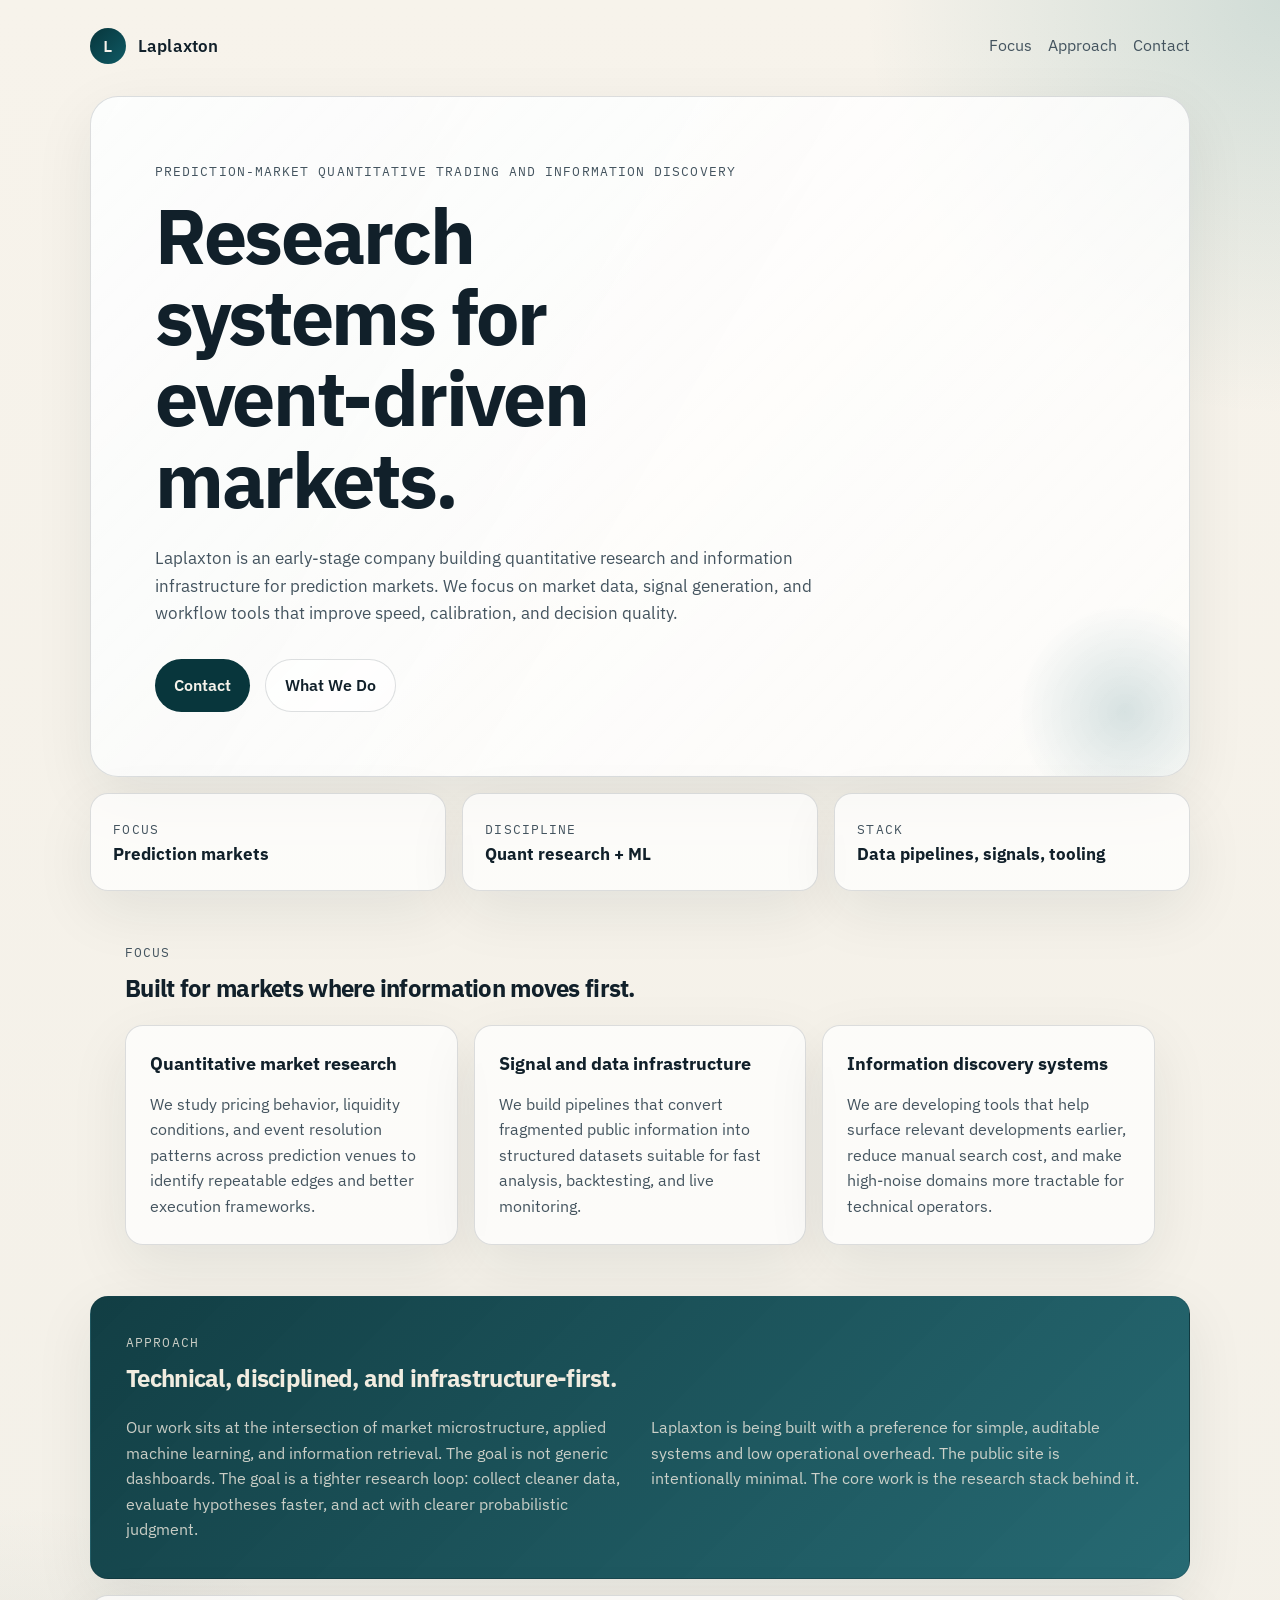
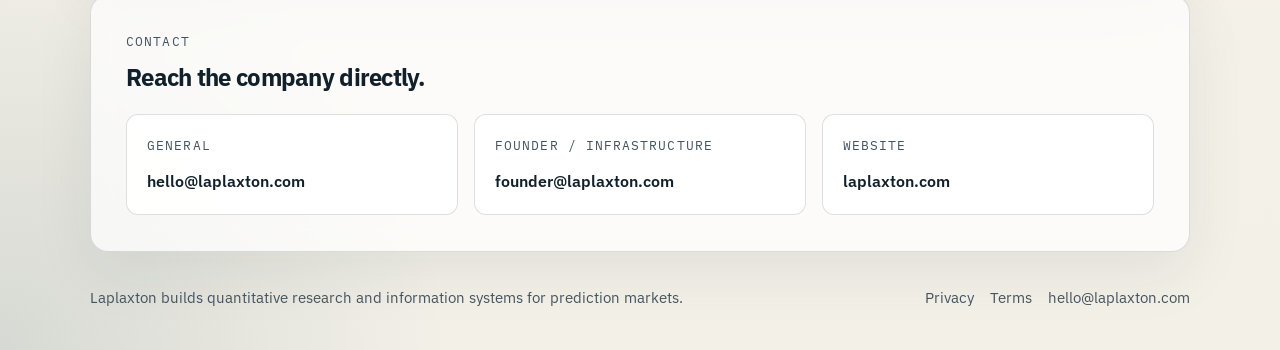
==== index.html @ fb00bcc8 "Initial company site" ====
<!DOCTYPE html>
<html lang="en">
  <head>
    <meta charset="utf-8">
    <meta name="viewport" content="width=device-width, initial-scale=1">
    <title>Laplaxton | Prediction-Market Quant Research</title>
    <meta
      name="description"
      content="Laplaxton builds quantitative research and information systems for prediction-market trading and discovery."
    >
    <meta name="theme-color" content="#0f1720">
    <meta property="og:title" content="Laplaxton">
    <meta
      property="og:description"
      content="Quantitative research and information systems for prediction-market trading and discovery."
    >
    <meta property="og:type" content="website">
    <meta property="og:url" content="https://laplaxton.com/">
    <link rel="preconnect" href="https://fonts.googleapis.com">
    <link rel="preconnect" href="https://fonts.gstatic.com" crossorigin>
    <link
      href="https://fonts.googleapis.com/css2?family=IBM+Plex+Mono:wght@400;500&family=IBM+Plex+Sans:wght@400;500;600;700&display=swap"
      rel="stylesheet"
    >
    <link rel="icon" href="/assets/favicon.svg" type="image/svg+xml">
    <link rel="canonical" href="https://laplaxton.com/">
    <link rel="stylesheet" href="/styles.css">
  </head>
  <body>
    <div class="page-shell">
      <header class="site-header">
        <a class="brand" href="/" aria-label="Laplaxton home">
          <span class="brand-mark" aria-hidden="true">L</span>
          <span class="brand-name">Laplaxton</span>
        </a>
        <nav class="site-nav" aria-label="Primary navigation">
          <a href="#focus">Focus</a>
          <a href="#approach">Approach</a>
          <a href="#contact">Contact</a>
        </nav>
      </header>

      <main>
        <section class="hero">
          <p class="eyebrow">Prediction-market quantitative trading and information discovery</p>
          <h1>Research systems for event-driven markets.</h1>
          <p class="lead">
            Laplaxton is an early-stage company building quantitative research and
            information infrastructure for prediction markets. We focus on market data,
            signal generation, and workflow tools that improve speed, calibration, and
            decision quality.
          </p>
          <div class="hero-actions">
            <a class="button button-primary" href="mailto:hello@laplaxton.com">Contact</a>
            <a class="button button-secondary" href="#focus">What We Do</a>
          </div>
        </section>

        <section class="stats" aria-label="Company summary">
          <article>
            <span class="stat-label">Focus</span>
            <strong>Prediction markets</strong>
          </article>
          <article>
            <span class="stat-label">Discipline</span>
            <strong>Quant research + ML</strong>
          </article>
          <article>
            <span class="stat-label">Stack</span>
            <strong>Data pipelines, signals, tooling</strong>
          </article>
        </section>

        <section class="section" id="focus">
          <div class="section-heading">
            <p class="eyebrow">Focus</p>
            <h2>Built for markets where information moves first.</h2>
          </div>
          <div class="card-grid">
            <article class="card">
              <h3>Quantitative market research</h3>
              <p>
                We study pricing behavior, liquidity conditions, and event resolution
                patterns across prediction venues to identify repeatable edges and better
                execution frameworks.
              </p>
            </article>
            <article class="card">
              <h3>Signal and data infrastructure</h3>
              <p>
                We build pipelines that convert fragmented public information into
                structured datasets suitable for fast analysis, backtesting, and live
                monitoring.
              </p>
            </article>
            <article class="card">
              <h3>Information discovery systems</h3>
              <p>
                We are developing tools that help surface relevant developments earlier,
                reduce manual search cost, and make high-noise domains more tractable for
                technical operators.
              </p>
            </article>
          </div>
        </section>

        <section class="section accent-panel" id="approach">
          <div class="section-heading">
            <p class="eyebrow">Approach</p>
            <h2>Technical, disciplined, and infrastructure-first.</h2>
          </div>
          <div class="two-column">
            <p>
              Our work sits at the intersection of market microstructure, applied machine
              learning, and information retrieval. The goal is not generic dashboards. The
              goal is a tighter research loop: collect cleaner data, evaluate hypotheses
              faster, and act with clearer probabilistic judgment.
            </p>
            <p>
              Laplaxton is being built with a preference for simple, auditable systems and
              low operational overhead. The public site is intentionally minimal. The core
              work is the research stack behind it.
            </p>
          </div>
        </section>

        <section class="section contact-panel" id="contact">
          <div class="section-heading">
            <p class="eyebrow">Contact</p>
            <h2>Reach the company directly.</h2>
          </div>
          <div class="contact-grid">
            <div>
              <p class="contact-label">General</p>
              <a href="mailto:hello@laplaxton.com">hello@laplaxton.com</a>
            </div>
            <div>
              <p class="contact-label">Founder / infrastructure</p>
              <a href="mailto:founder@laplaxton.com">founder@laplaxton.com</a>
            </div>
            <div>
              <p class="contact-label">Website</p>
              <a href="https://laplaxton.com/">laplaxton.com</a>
            </div>
          </div>
        </section>
      </main>

      <footer class="site-footer">
        <p>Laplaxton builds quantitative research and information systems for prediction markets.</p>
        <div class="footer-links">
          <a href="/privacy.html">Privacy</a>
          <a href="/terms.html">Terms</a>
          <a href="mailto:hello@laplaxton.com">hello@laplaxton.com</a>
        </div>
      </footer>
    </div>
  </body>
</html>
---- styles.css ----
:root {
  --bg: #f3f0e8;
  --bg-strong: #e6dfd3;
  --surface: rgba(255, 255, 255, 0.72);
  --surface-strong: rgba(255, 255, 255, 0.9);
  --ink: #11202a;
  --ink-muted: #44545f;
  --line: rgba(17, 32, 42, 0.14);
  --accent: #0f5a64;
  --accent-strong: #08363c;
  --shadow: 0 20px 60px rgba(17, 32, 42, 0.08);
  --max-width: 1100px;
  --radius-lg: 28px;
  --radius-md: 18px;
  --radius-sm: 12px;
}

* {
  box-sizing: border-box;
}

html {
  scroll-behavior: smooth;
}

body {
  margin: 0;
  min-height: 100vh;
  color: var(--ink);
  background:
    radial-gradient(circle at top right, rgba(12, 104, 110, 0.16), transparent 26rem),
    radial-gradient(circle at bottom left, rgba(8, 54, 60, 0.12), transparent 28rem),
    linear-gradient(180deg, #f7f3eb 0%, var(--bg) 100%);
  font-family: "IBM Plex Sans", "Segoe UI", sans-serif;
  line-height: 1.6;
}

a {
  color: inherit;
}

.page-shell {
  width: min(calc(100% - 2rem), var(--max-width));
  margin: 0 auto;
  padding: 1.25rem 0 2.5rem;
}

.site-header,
.site-footer,
.hero,
.stats,
.section {
  animation: rise 620ms ease both;
}

.site-header {
  display: flex;
  justify-content: space-between;
  align-items: center;
  gap: 1rem;
  padding: 0.5rem 0 1rem;
}

.brand {
  display: inline-flex;
  align-items: center;
  gap: 0.75rem;
  text-decoration: none;
  font-weight: 600;
  letter-spacing: 0.01em;
}

.brand-mark {
  display: inline-grid;
  place-items: center;
  width: 2.25rem;
  height: 2.25rem;
  border-radius: 999px;
  color: #f7f3eb;
  background: linear-gradient(135deg, var(--accent-strong), var(--accent));
  font-family: "IBM Plex Mono", monospace;
}

.brand-name {
  font-size: 1.05rem;
}

.site-nav {
  display: flex;
  flex-wrap: wrap;
  gap: 1rem;
  color: var(--ink-muted);
}

.site-nav a {
  text-decoration: none;
}

.site-nav a:hover,
.site-nav a:focus-visible,
.footer-links a:hover,
.footer-links a:focus-visible,
.contact-grid a:hover,
.contact-grid a:focus-visible {
  color: var(--accent-strong);
}

.hero {
  position: relative;
  overflow: hidden;
  margin-top: 1rem;
  padding: 4rem;
  border: 1px solid var(--line);
  border-radius: var(--radius-lg);
  background:
    linear-gradient(135deg, rgba(255, 255, 255, 0.94), rgba(255, 255, 255, 0.7)),
    linear-gradient(120deg, rgba(15, 90, 100, 0.16), transparent 55%);
  box-shadow: var(--shadow);
}

.hero::after {
  content: "";
  position: absolute;
  inset: auto -3rem -3rem auto;
  width: 14rem;
  height: 14rem;
  border-radius: 50%;
  background: radial-gradient(circle, rgba(15, 90, 100, 0.16), transparent 68%);
}

.eyebrow,
.stat-label,
.contact-label {
  margin: 0 0 0.75rem;
  color: var(--ink-muted);
  font-family: "IBM Plex Mono", monospace;
  font-size: 0.84rem;
  letter-spacing: 0.08em;
  text-transform: uppercase;
}

.hero h1,
.section h2 {
  margin: 0;
  line-height: 1.06;
  letter-spacing: -0.03em;
}

.hero h1 {
  max-width: 11ch;
  font-size: clamp(3rem, 6vw, 5.7rem);
}

.lead {
  max-width: 44rem;
  margin: 1.5rem 0 0;
  color: var(--ink-muted);
  font-size: 1.08rem;
}

.hero-actions {
  display: flex;
  flex-wrap: wrap;
  gap: 0.9rem;
  margin-top: 2rem;
}

.button {
  display: inline-flex;
  align-items: center;
  justify-content: center;
  min-height: 3rem;
  padding: 0.8rem 1.2rem;
  border-radius: 999px;
  text-decoration: none;
  font-weight: 600;
}

.button-primary {
  color: #f7f3eb;
  background: var(--accent-strong);
}

.button-secondary {
  border: 1px solid var(--line);
  background: rgba(255, 255, 255, 0.58);
}

.stats {
  display: grid;
  grid-template-columns: repeat(3, minmax(0, 1fr));
  gap: 1rem;
  margin-top: 1rem;
}

.stats article,
.card,
.accent-panel,
.contact-panel {
  border: 1px solid var(--line);
  border-radius: var(--radius-md);
  background: var(--surface);
  backdrop-filter: blur(12px);
  box-shadow: var(--shadow);
}

.stats article {
  padding: 1.35rem 1.4rem;
}

.stats strong {
  display: block;
  font-size: 1.06rem;
}

.section {
  margin-top: 1rem;
  padding: 2.2rem;
}

.section-heading {
  max-width: 46rem;
}

.section-heading + * {
  margin-top: 1.5rem;
}

.card-grid {
  display: grid;
  grid-template-columns: repeat(3, minmax(0, 1fr));
  gap: 1rem;
}

.card {
  padding: 1.5rem;
}

.card h3 {
  margin: 0 0 0.8rem;
  font-size: 1.12rem;
}

.card p,
.two-column p {
  margin: 0;
  color: var(--ink-muted);
}

.accent-panel {
  background:
    linear-gradient(135deg, rgba(8, 54, 60, 0.96), rgba(15, 90, 100, 0.9)),
    var(--surface);
  color: #f1ece0;
}

.accent-panel .eyebrow,
.accent-panel p {
  color: rgba(241, 236, 224, 0.82);
}

.two-column {
  display: grid;
  grid-template-columns: repeat(2, minmax(0, 1fr));
  gap: 1.4rem;
}

.contact-grid {
  display: grid;
  grid-template-columns: repeat(3, minmax(0, 1fr));
  gap: 1rem;
}

.contact-grid > div {
  padding: 1.25rem;
  border: 1px solid var(--line);
  border-radius: var(--radius-sm);
  background: var(--surface-strong);
}

.contact-grid a {
  font-weight: 600;
  text-decoration: none;
  overflow-wrap: anywhere;
}

.site-footer {
  display: flex;
  justify-content: space-between;
  align-items: center;
  gap: 1rem;
  margin-top: 1rem;
  padding: 1.1rem 0 0;
  color: var(--ink-muted);
  font-size: 0.96rem;
}

.site-footer p {
  margin: 0;
  max-width: 38rem;
}

.footer-links {
  display: flex;
  flex-wrap: wrap;
  gap: 1rem;
}

.footer-links a {
  text-decoration: none;
}

.legal-page {
  max-width: 840px;
}

.legal-page .hero {
  padding: 3rem;
}

.legal-content {
  padding: 2rem 0;
}

.legal-content section + section {
  margin-top: 1.8rem;
}

.legal-content h2 {
  margin: 0 0 0.6rem;
  font-size: 1.25rem;
}

.legal-content p,
.legal-content li {
  color: var(--ink-muted);
}

.legal-content ul {
  padding-left: 1.25rem;
}

@keyframes rise {
  from {
    opacity: 0;
    transform: translateY(18px);
  }

  to {
    opacity: 1;
    transform: translateY(0);
  }
}

@media (max-width: 860px) {
  .page-shell {
    width: min(calc(100% - 1.2rem), var(--max-width));
  }

  .two-column,
  .card-grid,
  .contact-grid,
  .stats {
    grid-template-columns: 1fr;
  }

  .site-header,
  .site-footer {
    flex-direction: column;
    align-items: flex-start;
  }

  .hero {
    padding: 2.8rem 1.35rem;
  }

  .hero h1 {
    max-width: 100%;
    font-size: clamp(2.5rem, 14vw, 4rem);
  }

  .section {
    padding: 1.5rem;
  }
}
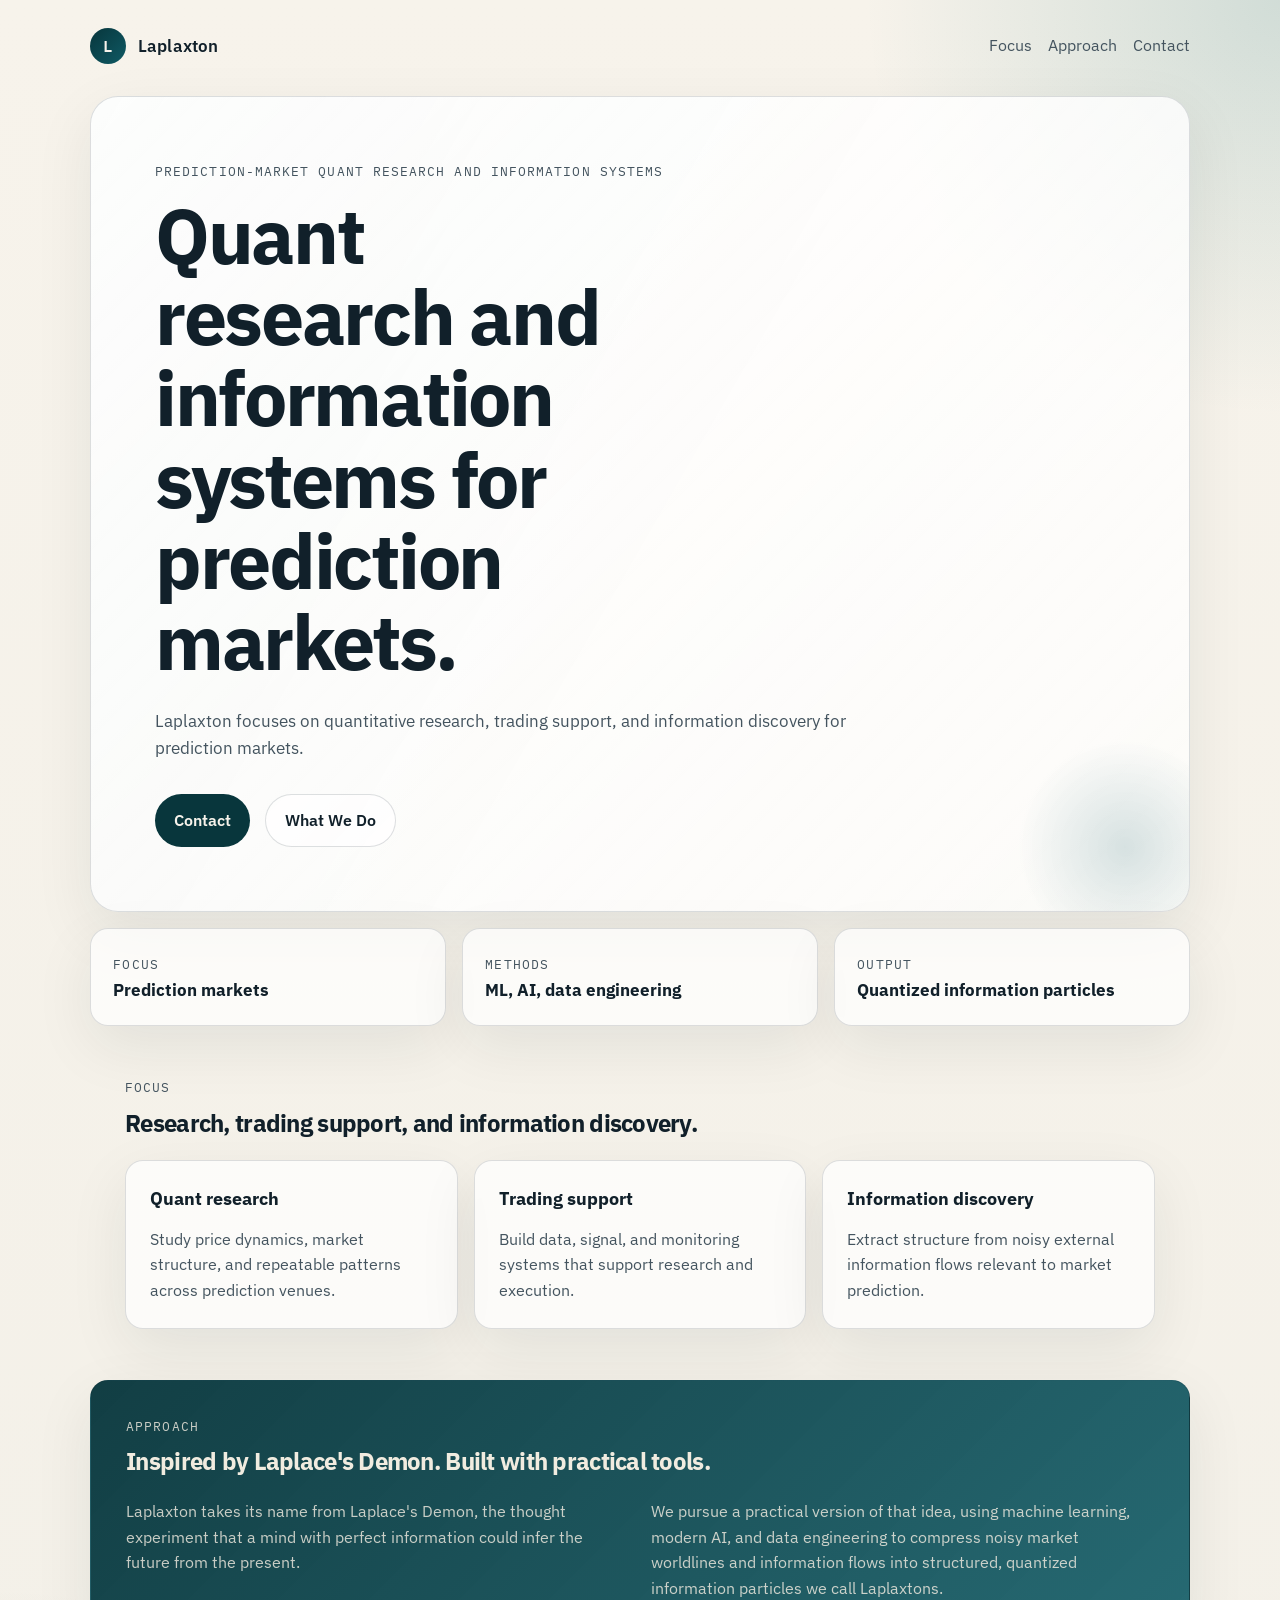
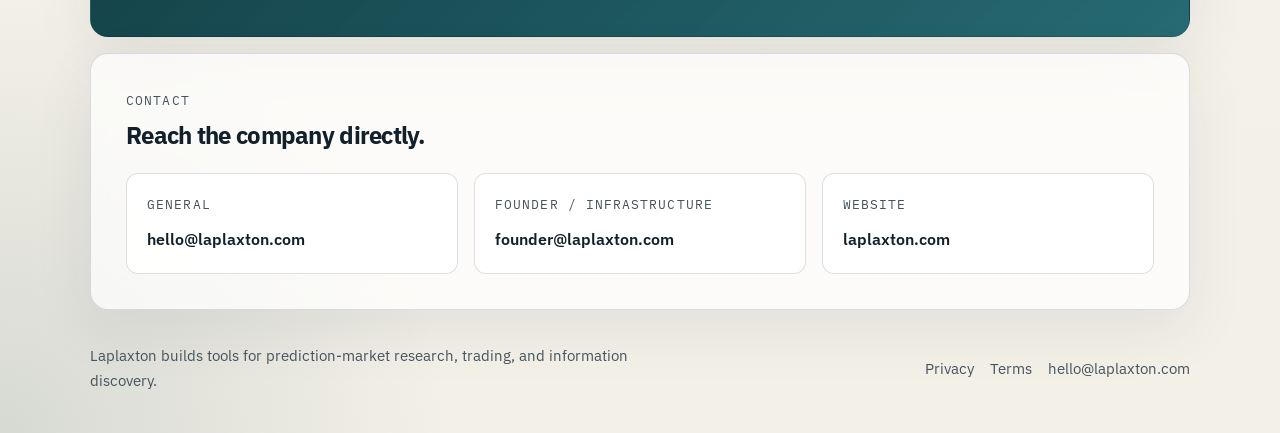
==== commit 994da4ef: "Refine homepage copy" ====
--- a/index.html
+++ b/index.html
@@ -6,13 +6,13 @@
     <title>Laplaxton | Prediction-Market Quant Research</title>
     <meta
       name="description"
-      content="Laplaxton builds quantitative research and information systems for prediction-market trading and discovery."
+      content="Laplaxton builds quant research and information systems for prediction markets."
     >
     <meta name="theme-color" content="#0f1720">
     <meta property="og:title" content="Laplaxton">
     <meta
       property="og:description"
-      content="Quantitative research and information systems for prediction-market trading and discovery."
+      content="Quant research and information systems for prediction markets."
     >
     <meta property="og:type" content="website">
     <meta property="og:url" content="https://laplaxton.com/">
@@ -42,13 +42,11 @@
 
       <main>
         <section class="hero">
-          <p class="eyebrow">Prediction-market quantitative trading and information discovery</p>
-          <h1>Research systems for event-driven markets.</h1>
+          <p class="eyebrow">Prediction-market quant research and information systems</p>
+          <h1>Quant research and information systems for prediction markets.</h1>
           <p class="lead">
-            Laplaxton is an early-stage company building quantitative research and
-            information infrastructure for prediction markets. We focus on market data,
-            signal generation, and workflow tools that improve speed, calibration, and
-            decision quality.
+            Laplaxton focuses on quantitative research, trading support, and information
+            discovery for prediction markets.
           </p>
           <div class="hero-actions">
             <a class="button button-primary" href="mailto:hello@laplaxton.com">Contact</a>
@@ -62,43 +60,40 @@
             <strong>Prediction markets</strong>
           </article>
           <article>
-            <span class="stat-label">Discipline</span>
-            <strong>Quant research + ML</strong>
+            <span class="stat-label">Methods</span>
+            <strong>ML, AI, data engineering</strong>
           </article>
           <article>
-            <span class="stat-label">Stack</span>
-            <strong>Data pipelines, signals, tooling</strong>
+            <span class="stat-label">Output</span>
+            <strong>Quantized information particles</strong>
           </article>
         </section>
 
         <section class="section" id="focus">
           <div class="section-heading">
             <p class="eyebrow">Focus</p>
-            <h2>Built for markets where information moves first.</h2>
+            <h2>Research, trading support, and information discovery.</h2>
           </div>
           <div class="card-grid">
             <article class="card">
-              <h3>Quantitative market research</h3>
+              <h3>Quant research</h3>
               <p>
-                We study pricing behavior, liquidity conditions, and event resolution
-                patterns across prediction venues to identify repeatable edges and better
-                execution frameworks.
+                Study price dynamics, market structure, and repeatable patterns across
+                prediction venues.
               </p>
             </article>
             <article class="card">
-              <h3>Signal and data infrastructure</h3>
+              <h3>Trading support</h3>
               <p>
-                We build pipelines that convert fragmented public information into
-                structured datasets suitable for fast analysis, backtesting, and live
-                monitoring.
+                Build data, signal, and monitoring systems that support research and
+                execution.
               </p>
             </article>
             <article class="card">
-              <h3>Information discovery systems</h3>
+              <h3>Information discovery</h3>
               <p>
-                We are developing tools that help surface relevant developments earlier,
-                reduce manual search cost, and make high-noise domains more tractable for
-                technical operators.
+                Extract structure from noisy external information flows relevant to market
+                prediction.
               </p>
             </article>
           </div>
@@ -107,19 +102,17 @@
         <section class="section accent-panel" id="approach">
           <div class="section-heading">
             <p class="eyebrow">Approach</p>
-            <h2>Technical, disciplined, and infrastructure-first.</h2>
+            <h2>Inspired by Laplace's Demon. Built with practical tools.</h2>
           </div>
           <div class="two-column">
             <p>
-              Our work sits at the intersection of market microstructure, applied machine
-              learning, and information retrieval. The goal is not generic dashboards. The
-              goal is a tighter research loop: collect cleaner data, evaluate hypotheses
-              faster, and act with clearer probabilistic judgment.
+              Laplaxton takes its name from Laplace's Demon, the thought experiment that a
+              mind with perfect information could infer the future from the present.
             </p>
             <p>
-              Laplaxton is being built with a preference for simple, auditable systems and
-              low operational overhead. The public site is intentionally minimal. The core
-              work is the research stack behind it.
+              We pursue a practical version of that idea, using machine learning, modern
+              AI, and data engineering to compress noisy market worldlines and information
+              flows into structured, quantized information particles we call Laplaxtons.
             </p>
           </div>
         </section>
@@ -147,7 +140,7 @@
       </main>
 
       <footer class="site-footer">
-        <p>Laplaxton builds quantitative research and information systems for prediction markets.</p>
+        <p>Laplaxton builds tools for prediction-market research, trading, and information discovery.</p>
         <div class="footer-links">
           <a href="/privacy.html">Privacy</a>
           <a href="/terms.html">Terms</a>
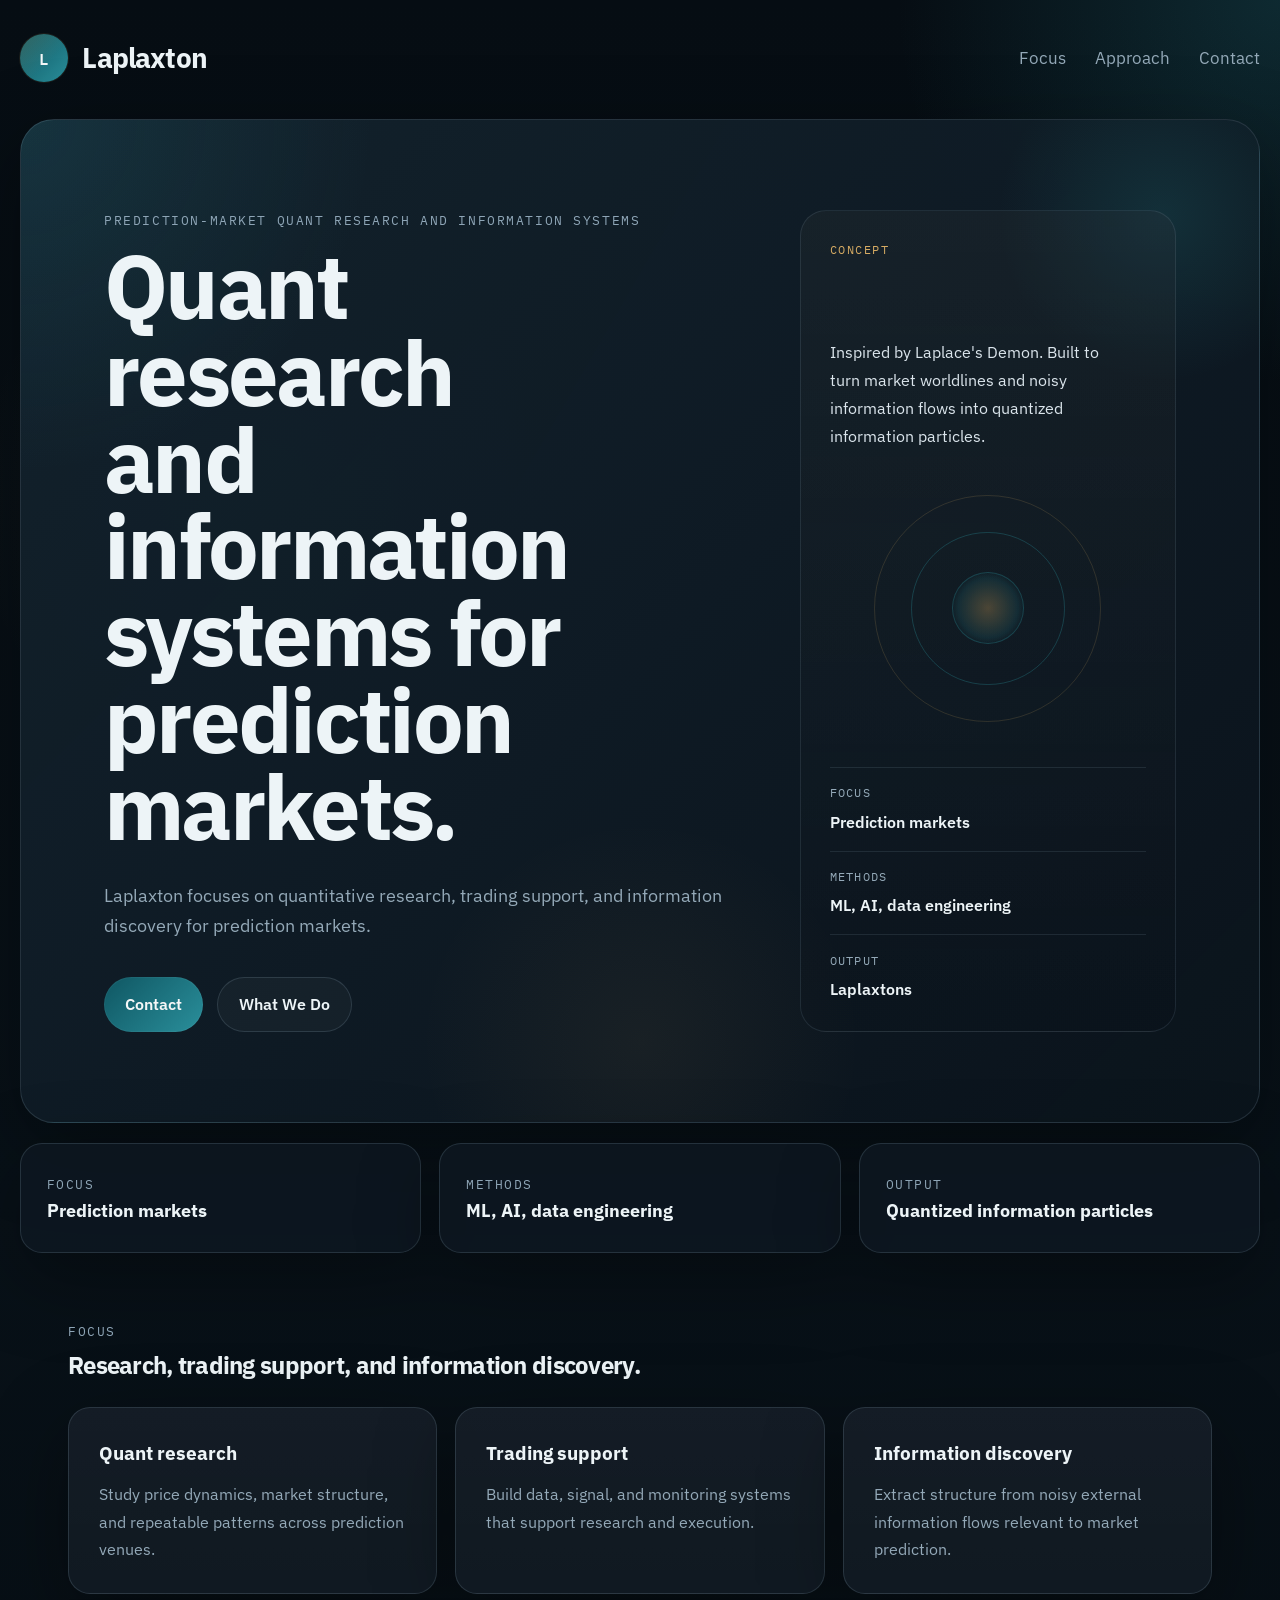
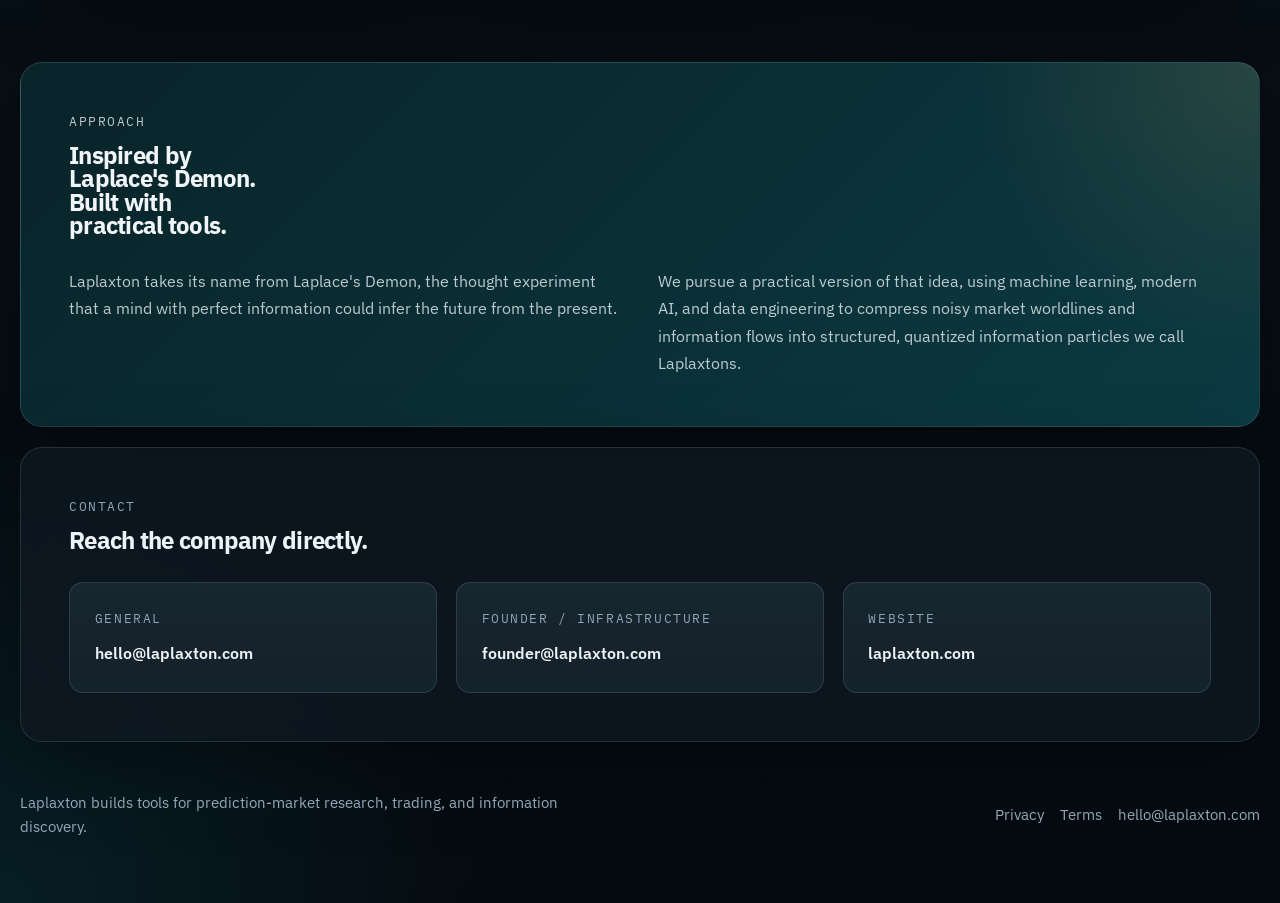
==== commit 6dbd9f42: "Refine visual design and spacing" ====
--- a/index.html
+++ b/index.html
@@ -42,15 +42,46 @@
 
       <main>
         <section class="hero">
-          <p class="eyebrow">Prediction-market quant research and information systems</p>
-          <h1>Quant research and information systems for prediction markets.</h1>
-          <p class="lead">
-            Laplaxton focuses on quantitative research, trading support, and information
-            discovery for prediction markets.
-          </p>
-          <div class="hero-actions">
-            <a class="button button-primary" href="mailto:hello@laplaxton.com">Contact</a>
-            <a class="button button-secondary" href="#focus">What We Do</a>
+          <div class="hero-grid">
+            <div class="hero-copy">
+              <p class="eyebrow">Prediction-market quant research and information systems</p>
+              <h1>Quant research and information systems for prediction markets.</h1>
+              <p class="lead">
+                Laplaxton focuses on quantitative research, trading support, and
+                information discovery for prediction markets.
+              </p>
+              <div class="hero-actions">
+                <a class="button button-primary" href="mailto:hello@laplaxton.com">Contact</a>
+                <a class="button button-secondary" href="#focus">What We Do</a>
+              </div>
+            </div>
+
+            <aside class="hero-aside" aria-label="Concept summary">
+              <p class="hero-aside-label">Concept</p>
+              <p class="hero-aside-copy">
+                Inspired by Laplace's Demon. Built to turn market worldlines and noisy
+                information flows into quantized information particles.
+              </p>
+              <div class="hero-pulse" aria-hidden="true">
+                <span></span>
+                <span></span>
+                <span></span>
+              </div>
+              <dl class="hero-metrics">
+                <div>
+                  <dt>Focus</dt>
+                  <dd>Prediction markets</dd>
+                </div>
+                <div>
+                  <dt>Methods</dt>
+                  <dd>ML, AI, data engineering</dd>
+                </div>
+                <div>
+                  <dt>Output</dt>
+                  <dd>Laplaxtons</dd>
+                </div>
+              </dl>
+            </aside>
           </div>
         </section>
 
--- a/styles.css
+++ b/styles.css
@@ -1,18 +1,20 @@
 :root {
-  --bg: #f3f0e8;
-  --bg-strong: #e6dfd3;
-  --surface: rgba(255, 255, 255, 0.72);
-  --surface-strong: rgba(255, 255, 255, 0.9);
-  --ink: #11202a;
-  --ink-muted: #44545f;
-  --line: rgba(17, 32, 42, 0.14);
-  --accent: #0f5a64;
-  --accent-strong: #08363c;
-  --shadow: 0 20px 60px rgba(17, 32, 42, 0.08);
-  --max-width: 1100px;
-  --radius-lg: 28px;
-  --radius-md: 18px;
-  --radius-sm: 12px;
+  --bg: #081118;
+  --bg-strong: #0d1821;
+  --surface: rgba(14, 24, 33, 0.82);
+  --surface-strong: rgba(18, 31, 42, 0.94);
+  --surface-soft: rgba(11, 20, 28, 0.72);
+  --ink: #edf4f7;
+  --ink-muted: #94a9b8;
+  --line: rgba(166, 199, 216, 0.16);
+  --accent: #2a8f9b;
+  --accent-strong: #0f5662;
+  --accent-warm: #d6ab63;
+  --shadow: 0 24px 80px rgba(0, 0, 0, 0.34);
+  --max-width: 1240px;
+  --radius-lg: 34px;
+  --radius-md: 22px;
+  --radius-sm: 14px;
 }
 
 * {
@@ -28,9 +30,10 @@
   min-height: 100vh;
   color: var(--ink);
   background:
-    radial-gradient(circle at top right, rgba(12, 104, 110, 0.16), transparent 26rem),
-    radial-gradient(circle at bottom left, rgba(8, 54, 60, 0.12), transparent 28rem),
-    linear-gradient(180deg, #f7f3eb 0%, var(--bg) 100%);
+    radial-gradient(circle at top right, rgba(42, 143, 155, 0.22), transparent 24rem),
+    radial-gradient(circle at 20% 20%, rgba(214, 171, 99, 0.08), transparent 18rem),
+    radial-gradient(circle at bottom left, rgba(13, 86, 98, 0.26), transparent 30rem),
+    linear-gradient(180deg, #060d13 0%, var(--bg) 48%, #050b10 100%);
   font-family: "IBM Plex Sans", "Segoe UI", sans-serif;
   line-height: 1.6;
 }
@@ -40,9 +43,9 @@
 }
 
 .page-shell {
-  width: min(calc(100% - 2rem), var(--max-width));
+  width: min(calc(100% - 2.5rem), var(--max-width));
   margin: 0 auto;
-  padding: 1.25rem 0 2.5rem;
+  padding: 1.75rem 0 4rem;
 }
 
 .site-header,
@@ -58,13 +61,13 @@
   justify-content: space-between;
   align-items: center;
   gap: 1rem;
-  padding: 0.5rem 0 1rem;
+  padding: 0.4rem 0 1.5rem;
 }
 
 .brand {
   display: inline-flex;
   align-items: center;
-  gap: 0.75rem;
+  gap: 0.9rem;
   text-decoration: none;
   font-weight: 600;
   letter-spacing: 0.01em;
@@ -73,23 +76,29 @@
 .brand-mark {
   display: inline-grid;
   place-items: center;
-  width: 2.25rem;
-  height: 2.25rem;
+  width: 3rem;
+  height: 3rem;
   border-radius: 999px;
-  color: #f7f3eb;
-  background: linear-gradient(135deg, var(--accent-strong), var(--accent));
+  color: #f3f7f8;
+  background:
+    linear-gradient(135deg, rgba(214, 171, 99, 0.18), transparent 60%),
+    linear-gradient(135deg, var(--accent-strong), var(--accent));
+  box-shadow: 0 0 0 1px rgba(214, 171, 99, 0.1);
   font-family: "IBM Plex Mono", monospace;
 }
 
 .brand-name {
-  font-size: 1.05rem;
+  font-size: 1.72rem;
+  font-weight: 700;
+  letter-spacing: -0.03em;
 }
 
 .site-nav {
   display: flex;
   flex-wrap: wrap;
-  gap: 1rem;
+  gap: 1.8rem;
   color: var(--ink-muted);
+  font-size: 1.05rem;
 }
 
 .site-nav a {
@@ -102,95 +111,213 @@
 .footer-links a:focus-visible,
 .contact-grid a:hover,
 .contact-grid a:focus-visible {
-  color: var(--accent-strong);
+  color: var(--ink);
 }
 
 .hero {
   position: relative;
   overflow: hidden;
-  margin-top: 1rem;
-  padding: 4rem;
+  margin-top: 0.8rem;
+  padding: 5.6rem 5.2rem;
   border: 1px solid var(--line);
   border-radius: var(--radius-lg);
   background:
-    linear-gradient(135deg, rgba(255, 255, 255, 0.94), rgba(255, 255, 255, 0.7)),
-    linear-gradient(120deg, rgba(15, 90, 100, 0.16), transparent 55%);
+    radial-gradient(circle at top left, rgba(42, 143, 155, 0.16), transparent 22rem),
+    linear-gradient(135deg, rgba(19, 35, 46, 0.96), rgba(11, 20, 28, 0.94)),
+    linear-gradient(120deg, rgba(15, 90, 100, 0.14), transparent 55%);
   box-shadow: var(--shadow);
 }
 
 .hero::after {
   content: "";
   position: absolute;
-  inset: auto -3rem -3rem auto;
-  width: 14rem;
-  height: 14rem;
+  inset: -5rem -5rem auto auto;
+  width: 22rem;
+  height: 22rem;
   border-radius: 50%;
-  background: radial-gradient(circle, rgba(15, 90, 100, 0.16), transparent 68%);
+  background: radial-gradient(circle, rgba(42, 143, 155, 0.18), transparent 66%);
+}
+
+.hero::before {
+  content: "";
+  position: absolute;
+  inset: auto auto -9rem 32%;
+  width: 28rem;
+  height: 28rem;
+  border-radius: 50%;
+  background: radial-gradient(circle, rgba(214, 171, 99, 0.06), transparent 70%);
+}
+
+.hero-grid {
+  position: relative;
+  z-index: 1;
+  display: grid;
+  grid-template-columns: minmax(0, 1.55fr) minmax(300px, 0.9fr);
+  gap: 3rem;
+  align-items: end;
+}
+
+.hero-copy {
+  max-width: 760px;
 }
 
 .eyebrow,
 .stat-label,
 .contact-label {
   margin: 0 0 0.75rem;
-  color: var(--ink-muted);
+  color: #8ea5b6;
   font-family: "IBM Plex Mono", monospace;
-  font-size: 0.84rem;
-  letter-spacing: 0.08em;
+  font-size: 0.82rem;
+  letter-spacing: 0.12em;
   text-transform: uppercase;
 }
 
 .hero h1,
 .section h2 {
   margin: 0;
-  line-height: 1.06;
+  line-height: 0.97;
   letter-spacing: -0.03em;
 }
 
 .hero h1 {
-  max-width: 11ch;
-  font-size: clamp(3rem, 6vw, 5.7rem);
+  max-width: 8.9ch;
+  font-size: clamp(3.7rem, 7vw, 6.6rem);
+  text-wrap: balance;
 }
 
 .lead {
-  max-width: 44rem;
-  margin: 1.5rem 0 0;
+  max-width: 40rem;
+  margin: 1.9rem 0 0;
   color: var(--ink-muted);
-  font-size: 1.08rem;
+  font-size: 1.14rem;
 }
 
 .hero-actions {
   display: flex;
   flex-wrap: wrap;
   gap: 0.9rem;
-  margin-top: 2rem;
+  margin-top: 2.35rem;
+}
+
+.hero-aside {
+  align-self: stretch;
+  display: flex;
+  flex-direction: column;
+  justify-content: space-between;
+  gap: 1.6rem;
+  padding: 1.8rem;
+  border: 1px solid rgba(166, 199, 216, 0.12);
+  border-radius: 26px;
+  background:
+    linear-gradient(180deg, rgba(255, 255, 255, 0.04), transparent),
+    linear-gradient(180deg, rgba(7, 14, 19, 0.22), rgba(7, 14, 19, 0.12));
+  min-height: 100%;
+}
+
+.hero-aside-label {
+  margin: 0;
+  color: var(--accent-warm);
+  font-family: "IBM Plex Mono", monospace;
+  font-size: 0.78rem;
+  letter-spacing: 0.12em;
+  text-transform: uppercase;
+}
+
+.hero-aside-copy {
+  margin: 0;
+  max-width: 28ch;
+  color: #dbe5ec;
+  font-size: 1.02rem;
+  line-height: 1.72;
+}
+
+.hero-pulse {
+  position: relative;
+  display: grid;
+  place-items: center;
+  min-height: 10rem;
+  padding: 0.5rem 0;
+}
+
+.hero-pulse span {
+  position: absolute;
+  border-radius: 999px;
+  border: 1px solid rgba(42, 143, 155, 0.32);
+}
+
+.hero-pulse span:nth-child(1) {
+  width: 4.5rem;
+  height: 4.5rem;
+  background: radial-gradient(circle, rgba(214, 171, 99, 0.3), rgba(42, 143, 155, 0.16) 60%, transparent 76%);
+}
+
+.hero-pulse span:nth-child(2) {
+  width: 9.6rem;
+  height: 9.6rem;
+}
+
+.hero-pulse span:nth-child(3) {
+  width: 14.2rem;
+  height: 14.2rem;
+  border-color: rgba(214, 171, 99, 0.16);
+}
+
+.hero-metrics {
+  display: grid;
+  grid-template-columns: 1fr;
+  gap: 1rem;
+  margin: 0;
+}
+
+.hero-metrics div {
+  padding-top: 0.95rem;
+  border-top: 1px solid rgba(166, 199, 216, 0.12);
+}
+
+.hero-metrics dt {
+  margin: 0;
+  color: var(--ink-muted);
+  font-family: "IBM Plex Mono", monospace;
+  font-size: 0.78rem;
+  letter-spacing: 0.1em;
+  text-transform: uppercase;
+}
+
+.hero-metrics dd {
+  margin: 0.35rem 0 0;
+  color: var(--ink);
+  font-size: 1.02rem;
+  font-weight: 600;
 }
 
 .button {
   display: inline-flex;
   align-items: center;
   justify-content: center;
-  min-height: 3rem;
-  padding: 0.8rem 1.2rem;
+  min-height: 3.3rem;
+  padding: 0.85rem 1.3rem;
   border-radius: 999px;
   text-decoration: none;
   font-weight: 600;
 }
 
 .button-primary {
-  color: #f7f3eb;
-  background: var(--accent-strong);
+  color: #f5f7f7;
+  background: linear-gradient(135deg, var(--accent-strong), var(--accent));
+  box-shadow: inset 0 0 0 1px rgba(255, 255, 255, 0.04);
 }
 
 .button-secondary {
   border: 1px solid var(--line);
-  background: rgba(255, 255, 255, 0.58);
+  background: rgba(255, 255, 255, 0.03);
+  color: var(--ink);
 }
 
 .stats {
   display: grid;
   grid-template-columns: repeat(3, minmax(0, 1fr));
-  gap: 1rem;
-  margin-top: 1rem;
+  gap: 1.15rem;
+  margin-top: 1.25rem;
 }
 
 .stats article,
@@ -205,77 +332,84 @@
 }
 
 .stats article {
-  padding: 1.35rem 1.4rem;
+  padding: 1.7rem 1.6rem;
 }
 
 .stats strong {
   display: block;
-  font-size: 1.06rem;
+  font-size: 1.1rem;
 }
 
 .section {
-  margin-top: 1rem;
-  padding: 2.2rem;
+  margin-top: 1.25rem;
+  padding: 3rem;
 }
 
 .section-heading {
-  max-width: 46rem;
+  max-width: 52rem;
 }
 
 .section-heading + * {
-  margin-top: 1.5rem;
+  margin-top: 1.9rem;
 }
 
 .card-grid {
   display: grid;
   grid-template-columns: repeat(3, minmax(0, 1fr));
-  gap: 1rem;
+  gap: 1.15rem;
 }
 
 .card {
-  padding: 1.5rem;
+  padding: 1.85rem;
+  background: linear-gradient(180deg, rgba(255, 255, 255, 0.03), rgba(255, 255, 255, 0.015)), var(--surface);
 }
 
 .card h3 {
   margin: 0 0 0.8rem;
-  font-size: 1.12rem;
+  font-size: 1.18rem;
 }
 
 .card p,
 .two-column p {
   margin: 0;
   color: var(--ink-muted);
+  line-height: 1.72;
 }
 
 .accent-panel {
   background:
-    linear-gradient(135deg, rgba(8, 54, 60, 0.96), rgba(15, 90, 100, 0.9)),
+    radial-gradient(circle at top right, rgba(214, 171, 99, 0.14), transparent 18rem),
+    linear-gradient(135deg, rgba(9, 36, 41, 0.98), rgba(11, 60, 68, 0.94)),
     var(--surface);
-  color: #f1ece0;
+  color: #f1f5f7;
 }
 
 .accent-panel .eyebrow,
 .accent-panel p {
-  color: rgba(241, 236, 224, 0.82);
+  color: rgba(233, 241, 245, 0.8);
+}
+
+.accent-panel h2 {
+  max-width: 14ch;
 }
 
 .two-column {
   display: grid;
   grid-template-columns: repeat(2, minmax(0, 1fr));
-  gap: 1.4rem;
+  gap: 2.25rem;
 }
 
 .contact-grid {
   display: grid;
   grid-template-columns: repeat(3, minmax(0, 1fr));
-  gap: 1rem;
+  gap: 1.15rem;
 }
 
 .contact-grid > div {
-  padding: 1.25rem;
+  padding: 1.55rem;
   border: 1px solid var(--line);
   border-radius: var(--radius-sm);
-  background: var(--surface-strong);
+  background: linear-gradient(180deg, rgba(255, 255, 255, 0.035), rgba(255, 255, 255, 0.015)), var(--surface-strong);
 }
 
 .contact-grid a {
@@ -289,8 +423,8 @@
   justify-content: space-between;
   align-items: center;
   gap: 1rem;
-  margin-top: 1rem;
-  padding: 1.1rem 0 0;
+  margin-top: 1.6rem;
+  padding: 1.4rem 0 0;
   color: var(--ink-muted);
   font-size: 0.96rem;
 }
@@ -315,7 +449,7 @@
 }
 
 .legal-page .hero {
-  padding: 3rem;
+  padding: 3.5rem;
 }
 
 .legal-content {
@@ -357,6 +491,7 @@
     width: min(calc(100% - 1.2rem), var(--max-width));
   }
 
+  .hero-grid,
   .two-column,
   .card-grid,
   .contact-grid,
@@ -371,15 +506,27 @@
   }
 
   .hero {
-    padding: 2.8rem 1.35rem;
+    padding: 3.1rem 1.35rem;
   }
 
   .hero h1 {
     max-width: 100%;
-    font-size: clamp(2.5rem, 14vw, 4rem);
+    font-size: clamp(2.8rem, 14vw, 4.35rem);
   }
 
   .section {
-    padding: 1.5rem;
-  }
-}
+    padding: 1.65rem;
+  }
+
+  .hero-aside {
+    min-height: 0;
+  }
+
+  .hero-pulse {
+    min-height: 7rem;
+  }
+
+  .brand-name {
+    font-size: 1.42rem;
+  }
+}
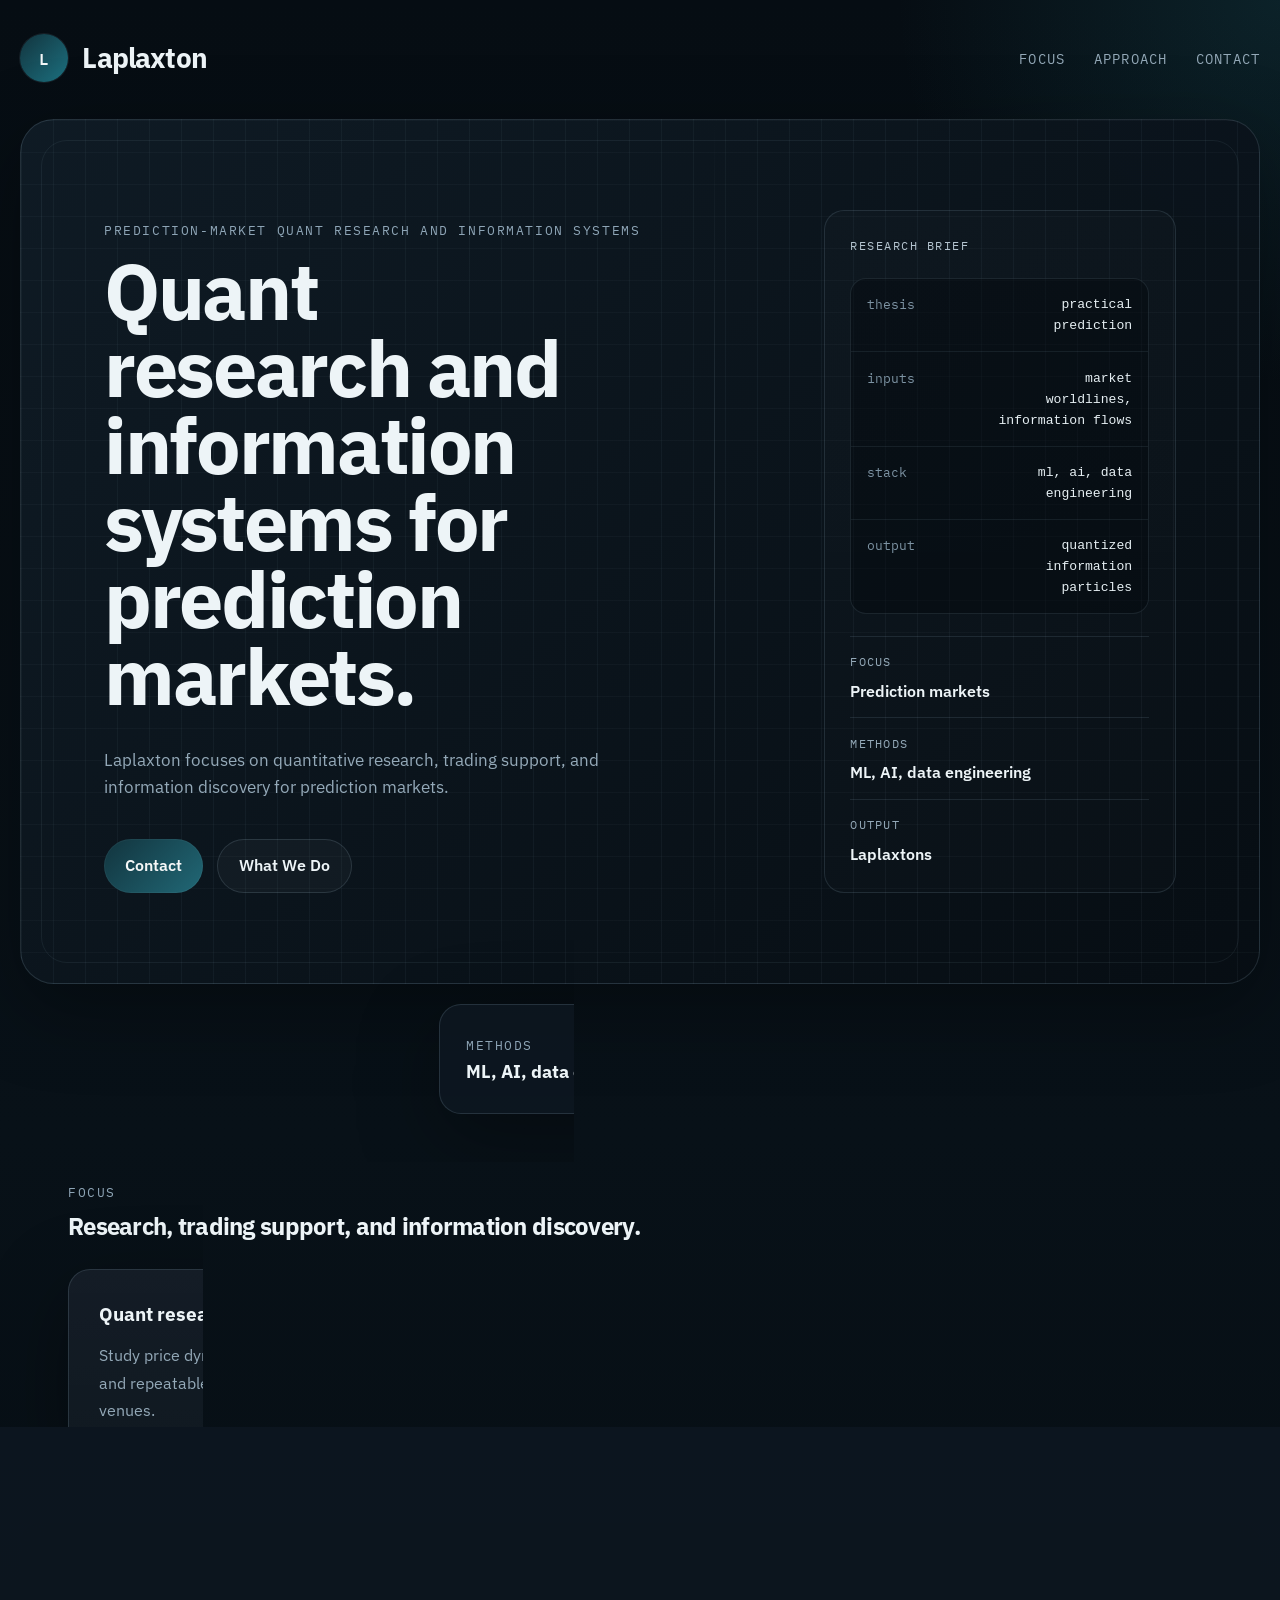
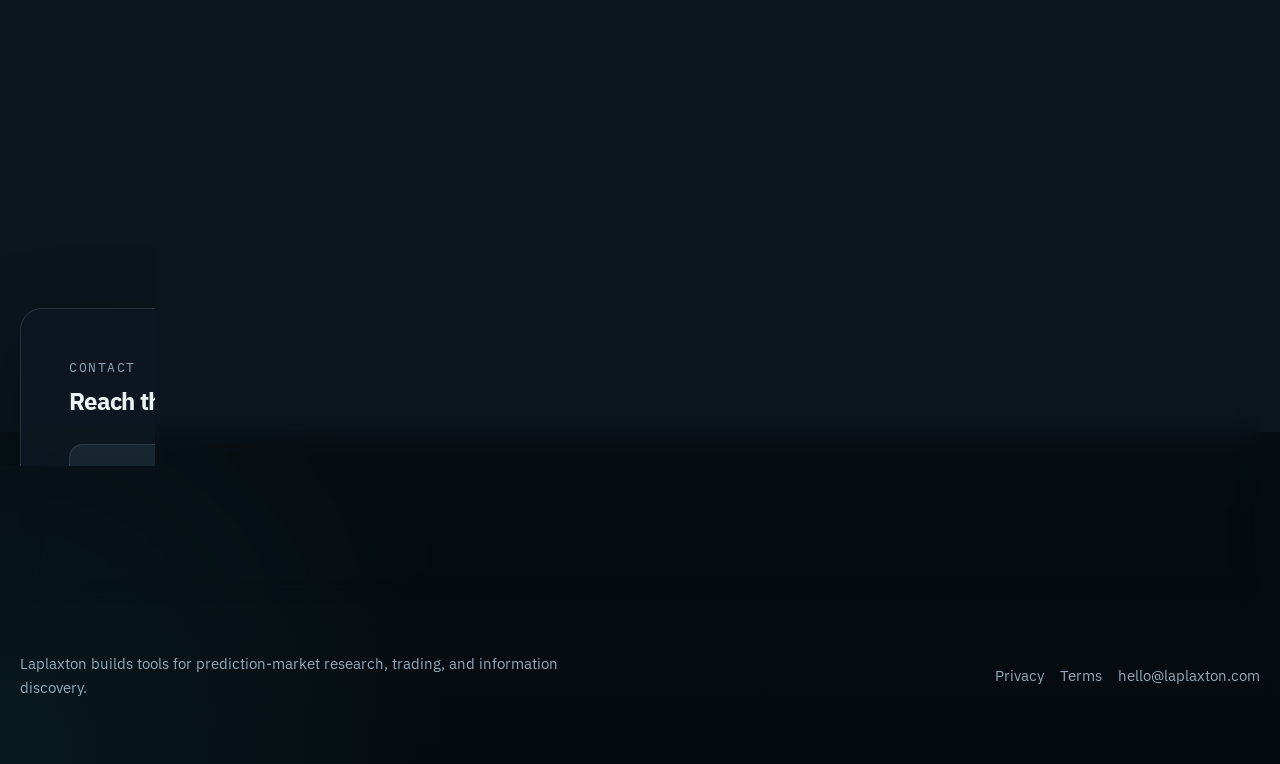
==== commit 36900237: "Make hero colder and more fund-like" ====
--- a/index.html
+++ b/index.html
@@ -57,15 +57,12 @@
             </div>
 
             <aside class="hero-aside" aria-label="Concept summary">
-              <p class="hero-aside-label">Concept</p>
-              <p class="hero-aside-copy">
-                Inspired by Laplace's Demon. Built to turn market worldlines and noisy
-                information flows into quantized information particles.
-              </p>
-              <div class="hero-pulse" aria-hidden="true">
-                <span></span>
-                <span></span>
-                <span></span>
+              <p class="hero-aside-label">Research brief</p>
+              <div class="hero-terminal" aria-label="System brief">
+                <p><span>thesis</span><strong>practical prediction</strong></p>
+                <p><span>inputs</span><strong>market worldlines, information flows</strong></p>
+                <p><span>stack</span><strong>ml, ai, data engineering</strong></p>
+                <p><span>output</span><strong>quantized information particles</strong></p>
               </div>
               <dl class="hero-metrics">
                 <div>
--- a/styles.css
+++ b/styles.css
@@ -9,7 +9,6 @@
   --line: rgba(166, 199, 216, 0.16);
   --accent: #2a8f9b;
   --accent-strong: #0f5662;
-  --accent-warm: #d6ab63;
   --shadow: 0 24px 80px rgba(0, 0, 0, 0.34);
   --max-width: 1240px;
   --radius-lg: 34px;
@@ -30,9 +29,8 @@
   min-height: 100vh;
   color: var(--ink);
   background:
-    radial-gradient(circle at top right, rgba(42, 143, 155, 0.22), transparent 24rem),
-    radial-gradient(circle at 20% 20%, rgba(214, 171, 99, 0.08), transparent 18rem),
-    radial-gradient(circle at bottom left, rgba(13, 86, 98, 0.26), transparent 30rem),
+    radial-gradient(circle at top right, rgba(42, 143, 155, 0.16), transparent 24rem),
+    radial-gradient(circle at bottom left, rgba(13, 86, 98, 0.18), transparent 28rem),
     linear-gradient(180deg, #060d13 0%, var(--bg) 48%, #050b10 100%);
   font-family: "IBM Plex Sans", "Segoe UI", sans-serif;
   line-height: 1.6;
@@ -80,10 +78,8 @@
   height: 3rem;
   border-radius: 999px;
   color: #f3f7f8;
-  background:
-    linear-gradient(135deg, rgba(214, 171, 99, 0.18), transparent 60%),
-    linear-gradient(135deg, var(--accent-strong), var(--accent));
-  box-shadow: 0 0 0 1px rgba(214, 171, 99, 0.1);
+  background: linear-gradient(135deg, #12343e, #1d7180);
+  box-shadow: 0 0 0 1px rgba(166, 199, 216, 0.1);
   font-family: "IBM Plex Mono", monospace;
 }
 
@@ -98,7 +94,10 @@
   flex-wrap: wrap;
   gap: 1.8rem;
   color: var(--ink-muted);
-  font-size: 1.05rem;
+  font-family: "IBM Plex Mono", monospace;
+  font-size: 0.9rem;
+  letter-spacing: 0.08em;
+  text-transform: uppercase;
 }
 
 .site-nav a {
@@ -122,38 +121,36 @@
   border: 1px solid var(--line);
   border-radius: var(--radius-lg);
   background:
-    radial-gradient(circle at top left, rgba(42, 143, 155, 0.16), transparent 22rem),
-    linear-gradient(135deg, rgba(19, 35, 46, 0.96), rgba(11, 20, 28, 0.94)),
-    linear-gradient(120deg, rgba(15, 90, 100, 0.14), transparent 55%);
+    linear-gradient(90deg, rgba(166, 199, 216, 0.05) 1px, transparent 1px),
+    linear-gradient(rgba(166, 199, 216, 0.035) 1px, transparent 1px),
+    linear-gradient(135deg, rgba(15, 27, 37, 0.98), rgba(7, 14, 20, 0.96));
+  background-size: 32px 32px, 32px 32px, auto;
   box-shadow: var(--shadow);
 }
 
 .hero::after {
   content: "";
   position: absolute;
-  inset: -5rem -5rem auto auto;
-  width: 22rem;
-  height: 22rem;
-  border-radius: 50%;
-  background: radial-gradient(circle, rgba(42, 143, 155, 0.18), transparent 66%);
+  inset: 0 auto 0 56%;
+  width: 1px;
+  background: linear-gradient(180deg, transparent, rgba(166, 199, 216, 0.18), transparent);
 }
 
 .hero::before {
   content: "";
   position: absolute;
-  inset: auto auto -9rem 32%;
-  width: 28rem;
-  height: 28rem;
-  border-radius: 50%;
-  background: radial-gradient(circle, rgba(214, 171, 99, 0.06), transparent 70%);
+  inset: 1.25rem;
+  border: 1px solid rgba(166, 199, 216, 0.08);
+  border-radius: calc(var(--radius-lg) - 8px);
+  pointer-events: none;
 }
 
 .hero-grid {
   position: relative;
   z-index: 1;
   display: grid;
-  grid-template-columns: minmax(0, 1.55fr) minmax(300px, 0.9fr);
-  gap: 3rem;
+  grid-template-columns: minmax(0, 1.55fr) minmax(320px, 0.82fr);
+  gap: 3.4rem;
   align-items: end;
 }
 
@@ -180,16 +177,16 @@
 }
 
 .hero h1 {
-  max-width: 8.9ch;
-  font-size: clamp(3.7rem, 7vw, 6.6rem);
+  max-width: 10.2ch;
+  font-size: clamp(3.45rem, 6.2vw, 5.7rem);
   text-wrap: balance;
 }
 
 .lead {
-  max-width: 40rem;
+  max-width: 34rem;
   margin: 1.9rem 0 0;
   color: var(--ink-muted);
-  font-size: 1.14rem;
+  font-size: 1.08rem;
 }
 
 .hero-actions {
@@ -203,69 +200,64 @@
   align-self: stretch;
   display: flex;
   flex-direction: column;
-  justify-content: space-between;
-  gap: 1.6rem;
-  padding: 1.8rem;
-  border: 1px solid rgba(166, 199, 216, 0.12);
-  border-radius: 26px;
-  background:
-    linear-gradient(180deg, rgba(255, 255, 255, 0.04), transparent),
-    linear-gradient(180deg, rgba(7, 14, 19, 0.22), rgba(7, 14, 19, 0.12));
+  justify-content: flex-start;
+  gap: 1.35rem;
+  padding: 1.6rem;
+  border: 1px solid rgba(166, 199, 216, 0.14);
+  border-radius: 20px;
+  background: linear-gradient(180deg, rgba(255, 255, 255, 0.015), rgba(255, 255, 255, 0.01));
   min-height: 100%;
 }
 
 .hero-aside-label {
   margin: 0;
-  color: var(--accent-warm);
+  color: #b4c4cf;
   font-family: "IBM Plex Mono", monospace;
   font-size: 0.78rem;
   letter-spacing: 0.12em;
   text-transform: uppercase;
 }
 
-.hero-aside-copy {
-  margin: 0;
-  max-width: 28ch;
-  color: #dbe5ec;
-  font-size: 1.02rem;
-  line-height: 1.72;
-}
-
-.hero-pulse {
-  position: relative;
-  display: grid;
-  place-items: center;
-  min-height: 10rem;
-  padding: 0.5rem 0;
-}
-
-.hero-pulse span {
-  position: absolute;
-  border-radius: 999px;
-  border: 1px solid rgba(42, 143, 155, 0.32);
-}
-
-.hero-pulse span:nth-child(1) {
-  width: 4.5rem;
-  height: 4.5rem;
-  background: radial-gradient(circle, rgba(214, 171, 99, 0.3), rgba(42, 143, 155, 0.16) 60%, transparent 76%);
-}
-
-.hero-pulse span:nth-child(2) {
-  width: 9.6rem;
-  height: 9.6rem;
-}
-
-.hero-pulse span:nth-child(3) {
-  width: 14.2rem;
-  height: 14.2rem;
-  border-color: rgba(214, 171, 99, 0.16);
+.hero-terminal {
+  display: grid;
+  gap: 0;
+  border: 1px solid rgba(166, 199, 216, 0.12);
+  border-radius: 16px;
+  background: rgba(4, 9, 13, 0.42);
+  overflow: hidden;
+}
+
+.hero-terminal p {
+  margin: 0;
+  display: flex;
+  justify-content: space-between;
+  gap: 1rem;
+  padding: 0.95rem 1rem;
+  font-family: "IBM Plex Mono", monospace;
+  font-size: 0.82rem;
+  border-top: 1px solid rgba(166, 199, 216, 0.09);
+}
+
+.hero-terminal p:first-child {
+  border-top: 0;
+}
+
+.hero-terminal span {
+  color: #7d93a3;
+  text-transform: lowercase;
+}
+
+.hero-terminal strong {
+  color: #e6eff3;
+  font-weight: 500;
+  text-align: right;
+  max-width: 17ch;
 }
 
 .hero-metrics {
   display: grid;
   grid-template-columns: 1fr;
-  gap: 1rem;
+  gap: 0.85rem;
   margin: 0;
 }
 
@@ -303,7 +295,7 @@
 
 .button-primary {
   color: #f5f7f7;
-  background: linear-gradient(135deg, var(--accent-strong), var(--accent));
+  background: linear-gradient(135deg, #12343e, #216876);
   box-shadow: inset 0 0 0 1px rgba(255, 255, 255, 0.04);
 }
 
@@ -378,7 +370,7 @@
 
 .accent-panel {
   background:
-    radial-gradient(circle at top right, rgba(214, 171, 99, 0.14), transparent 18rem),
+    radial-gradient(circle at top right, rgba(42, 143, 155, 0.12), transparent 18rem),
     linear-gradient(135deg, rgba(9, 36, 41, 0.98), rgba(11, 60, 68, 0.94)),
     var(--surface);
   color: #f1f5f7;
@@ -522,10 +514,6 @@
     min-height: 0;
   }
 
-  .hero-pulse {
-    min-height: 7rem;
-  }
-
   .brand-name {
     font-size: 1.42rem;
   }
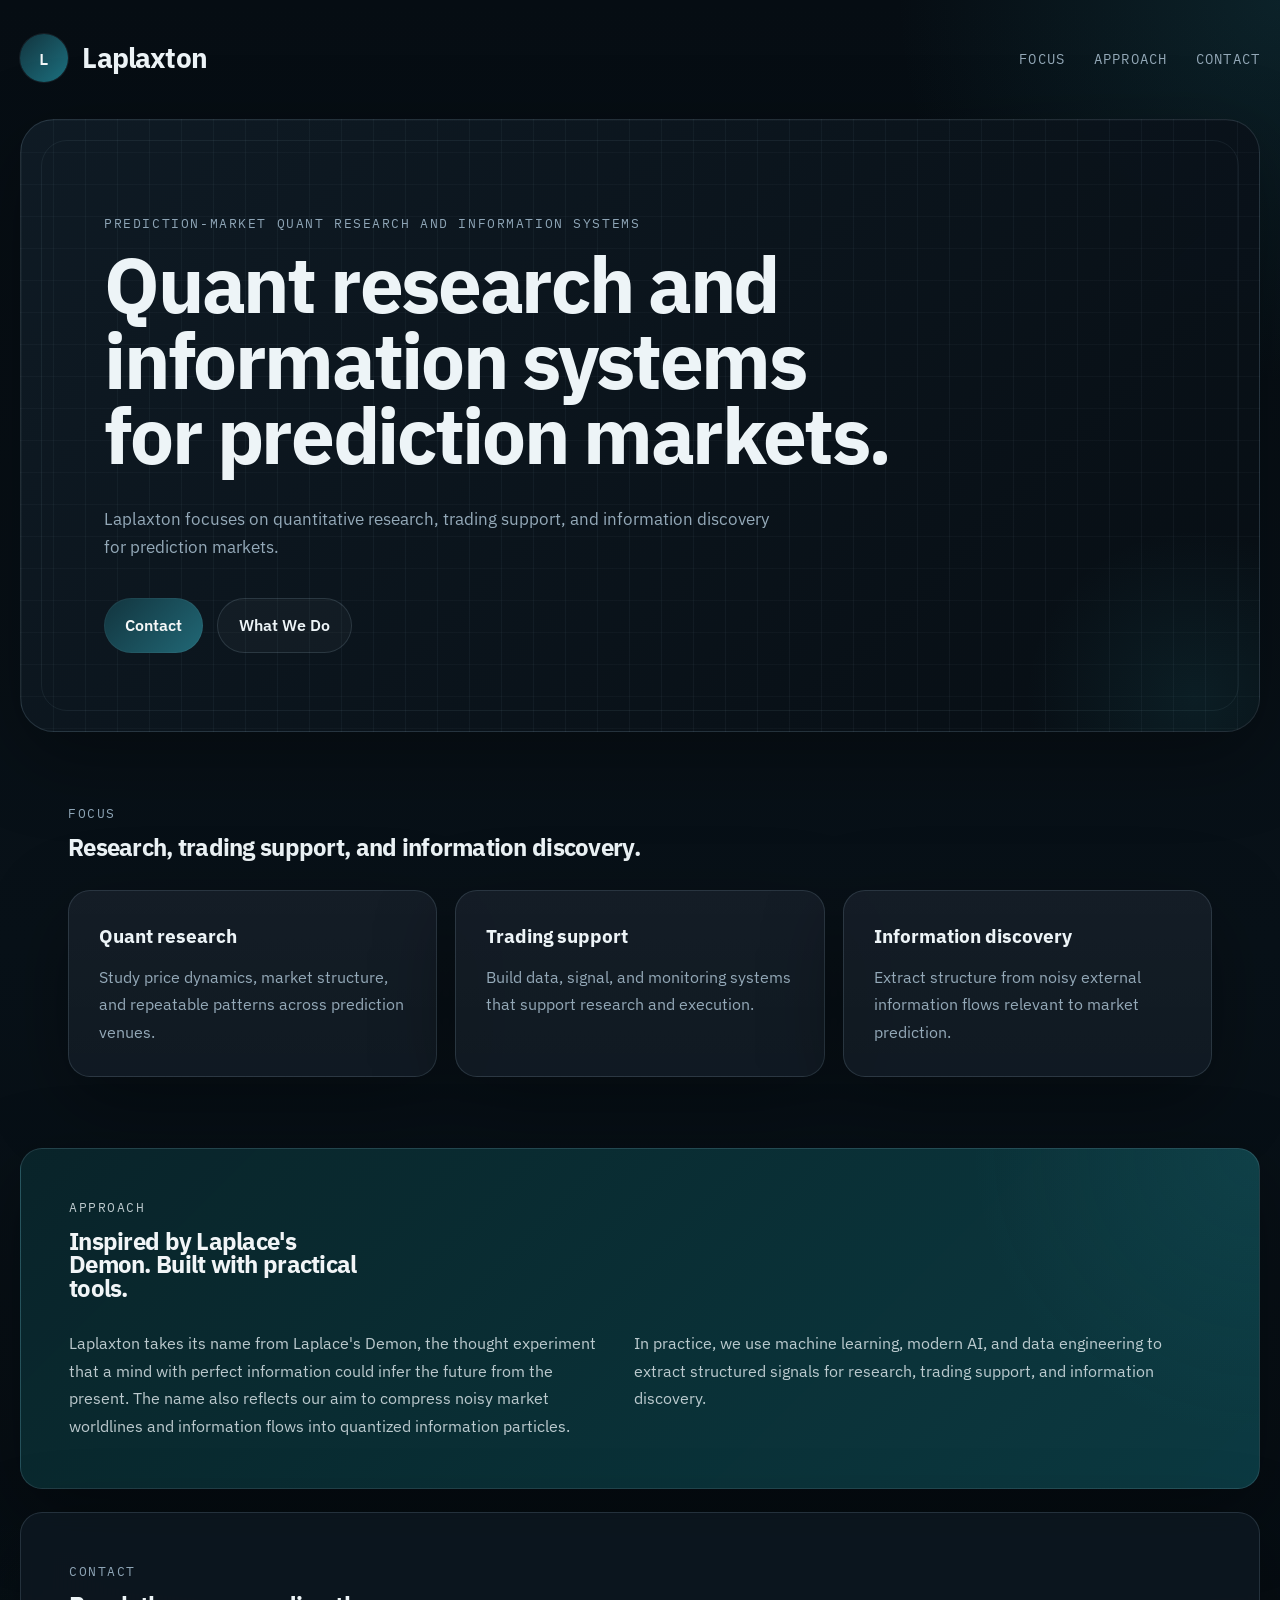
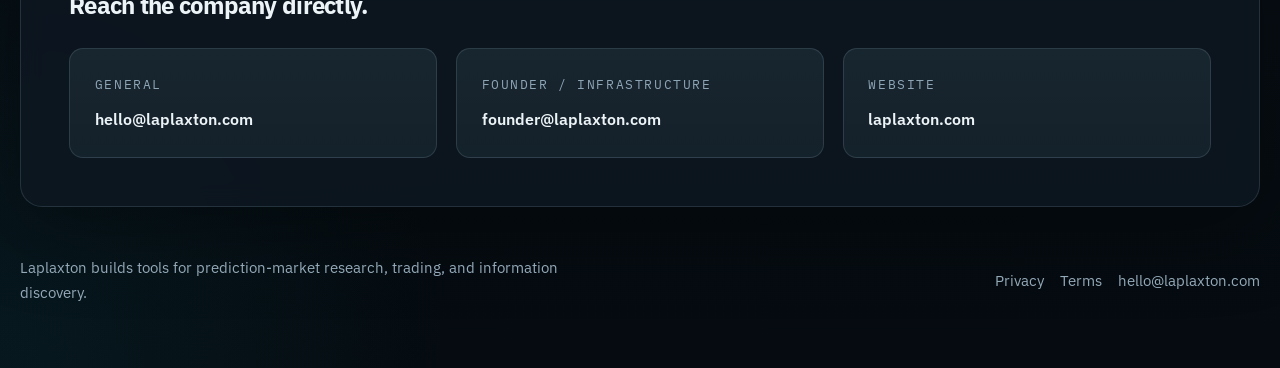
==== commit 1b51fe8d: "Simplify homepage layout and copy" ====
--- a/index.html
+++ b/index.html
@@ -42,59 +42,22 @@
 
       <main>
         <section class="hero">
-          <div class="hero-grid">
-            <div class="hero-copy">
-              <p class="eyebrow">Prediction-market quant research and information systems</p>
-              <h1>Quant research and information systems for prediction markets.</h1>
-              <p class="lead">
-                Laplaxton focuses on quantitative research, trading support, and
-                information discovery for prediction markets.
-              </p>
-              <div class="hero-actions">
-                <a class="button button-primary" href="mailto:hello@laplaxton.com">Contact</a>
-                <a class="button button-secondary" href="#focus">What We Do</a>
-              </div>
+          <div class="hero-copy">
+            <p class="eyebrow">Prediction-market quant research and information systems</p>
+            <h1>
+              <span>Quant research and</span>
+              <span>information systems</span>
+              <span>for prediction markets.</span>
+            </h1>
+            <p class="lead">
+              Laplaxton focuses on quantitative research, trading support, and information
+              discovery for prediction markets.
+            </p>
+            <div class="hero-actions">
+              <a class="button button-primary" href="mailto:hello@laplaxton.com">Contact</a>
+              <a class="button button-secondary" href="#focus">What We Do</a>
             </div>
-
-            <aside class="hero-aside" aria-label="Concept summary">
-              <p class="hero-aside-label">Research brief</p>
-              <div class="hero-terminal" aria-label="System brief">
-                <p><span>thesis</span><strong>practical prediction</strong></p>
-                <p><span>inputs</span><strong>market worldlines, information flows</strong></p>
-                <p><span>stack</span><strong>ml, ai, data engineering</strong></p>
-                <p><span>output</span><strong>quantized information particles</strong></p>
-              </div>
-              <dl class="hero-metrics">
-                <div>
-                  <dt>Focus</dt>
-                  <dd>Prediction markets</dd>
-                </div>
-                <div>
-                  <dt>Methods</dt>
-                  <dd>ML, AI, data engineering</dd>
-                </div>
-                <div>
-                  <dt>Output</dt>
-                  <dd>Laplaxtons</dd>
-                </div>
-              </dl>
-            </aside>
           </div>
-        </section>
-
-        <section class="stats" aria-label="Company summary">
-          <article>
-            <span class="stat-label">Focus</span>
-            <strong>Prediction markets</strong>
-          </article>
-          <article>
-            <span class="stat-label">Methods</span>
-            <strong>ML, AI, data engineering</strong>
-          </article>
-          <article>
-            <span class="stat-label">Output</span>
-            <strong>Quantized information particles</strong>
-          </article>
         </section>
 
         <section class="section" id="focus">
@@ -135,12 +98,14 @@
           <div class="two-column">
             <p>
               Laplaxton takes its name from Laplace's Demon, the thought experiment that a
-              mind with perfect information could infer the future from the present.
+              mind with perfect information could infer the future from the present. The
+              name also reflects our aim to compress noisy market worldlines and
+              information flows into quantized information particles.
             </p>
             <p>
-              We pursue a practical version of that idea, using machine learning, modern
-              AI, and data engineering to compress noisy market worldlines and information
-              flows into structured, quantized information particles we call Laplaxtons.
+              In practice, we use machine learning, modern AI, and data engineering to
+              extract structured signals for research, trading support, and information
+              discovery.
             </p>
           </div>
         </section>
--- a/styles.css
+++ b/styles.css
@@ -49,7 +49,6 @@
 .site-header,
 .site-footer,
 .hero,
-.stats,
 .section {
   animation: rise 620ms ease both;
 }
@@ -117,7 +116,7 @@
   position: relative;
   overflow: hidden;
   margin-top: 0.8rem;
-  padding: 5.6rem 5.2rem;
+  padding: 5.8rem 5.2rem 4.9rem;
   border: 1px solid var(--line);
   border-radius: var(--radius-lg);
   background:
@@ -131,9 +130,11 @@
 .hero::after {
   content: "";
   position: absolute;
-  inset: 0 auto 0 56%;
-  width: 1px;
-  background: linear-gradient(180deg, transparent, rgba(166, 199, 216, 0.18), transparent);
+  inset: auto -7rem -9rem auto;
+  width: 22rem;
+  height: 22rem;
+  border-radius: 50%;
+  background: radial-gradient(circle, rgba(42, 143, 155, 0.12), transparent 68%);
 }
 
 .hero::before {
@@ -145,17 +146,10 @@
   pointer-events: none;
 }
 
-.hero-grid {
+.hero-copy {
   position: relative;
   z-index: 1;
-  display: grid;
-  grid-template-columns: minmax(0, 1.55fr) minmax(320px, 0.82fr);
-  gap: 3.4rem;
-  align-items: end;
-}
-
-.hero-copy {
-  max-width: 760px;
+  max-width: 980px;
 }
 
 .eyebrow,
@@ -177,14 +171,17 @@
 }
 
 .hero h1 {
-  max-width: 10.2ch;
-  font-size: clamp(3.45rem, 6.2vw, 5.7rem);
-  text-wrap: balance;
+  max-width: none;
+  font-size: clamp(3.55rem, 6.1vw, 5.95rem);
+}
+
+.hero h1 span {
+  display: block;
 }
 
 .lead {
-  max-width: 34rem;
-  margin: 1.9rem 0 0;
+  max-width: 42rem;
+  margin: 2rem 0 0;
   color: var(--ink-muted);
   font-size: 1.08rem;
 }
@@ -194,92 +191,6 @@
   flex-wrap: wrap;
   gap: 0.9rem;
   margin-top: 2.35rem;
-}
-
-.hero-aside {
-  align-self: stretch;
-  display: flex;
-  flex-direction: column;
-  justify-content: flex-start;
-  gap: 1.35rem;
-  padding: 1.6rem;
-  border: 1px solid rgba(166, 199, 216, 0.14);
-  border-radius: 20px;
-  background: linear-gradient(180deg, rgba(255, 255, 255, 0.015), rgba(255, 255, 255, 0.01));
-  min-height: 100%;
-}
-
-.hero-aside-label {
-  margin: 0;
-  color: #b4c4cf;
-  font-family: "IBM Plex Mono", monospace;
-  font-size: 0.78rem;
-  letter-spacing: 0.12em;
-  text-transform: uppercase;
-}
-
-.hero-terminal {
-  display: grid;
-  gap: 0;
-  border: 1px solid rgba(166, 199, 216, 0.12);
-  border-radius: 16px;
-  background: rgba(4, 9, 13, 0.42);
-  overflow: hidden;
-}
-
-.hero-terminal p {
-  margin: 0;
-  display: flex;
-  justify-content: space-between;
-  gap: 1rem;
-  padding: 0.95rem 1rem;
-  font-family: "IBM Plex Mono", monospace;
-  font-size: 0.82rem;
-  border-top: 1px solid rgba(166, 199, 216, 0.09);
-}
-
-.hero-terminal p:first-child {
-  border-top: 0;
-}
-
-.hero-terminal span {
-  color: #7d93a3;
-  text-transform: lowercase;
-}
-
-.hero-terminal strong {
-  color: #e6eff3;
-  font-weight: 500;
-  text-align: right;
-  max-width: 17ch;
-}
-
-.hero-metrics {
-  display: grid;
-  grid-template-columns: 1fr;
-  gap: 0.85rem;
-  margin: 0;
-}
-
-.hero-metrics div {
-  padding-top: 0.95rem;
-  border-top: 1px solid rgba(166, 199, 216, 0.12);
-}
-
-.hero-metrics dt {
-  margin: 0;
-  color: var(--ink-muted);
-  font-family: "IBM Plex Mono", monospace;
-  font-size: 0.78rem;
-  letter-spacing: 0.1em;
-  text-transform: uppercase;
-}
-
-.hero-metrics dd {
-  margin: 0.35rem 0 0;
-  color: var(--ink);
-  font-size: 1.02rem;
-  font-weight: 600;
 }
 
 .button {
@@ -305,14 +216,6 @@
   color: var(--ink);
 }
 
-.stats {
-  display: grid;
-  grid-template-columns: repeat(3, minmax(0, 1fr));
-  gap: 1.15rem;
-  margin-top: 1.25rem;
-}
-
-.stats article,
 .card,
 .accent-panel,
 .contact-panel {
@@ -323,22 +226,13 @@
   box-shadow: var(--shadow);
 }
 
-.stats article {
-  padding: 1.7rem 1.6rem;
-}
-
-.stats strong {
-  display: block;
-  font-size: 1.1rem;
-}
-
 .section {
-  margin-top: 1.25rem;
+  margin-top: 1.45rem;
   padding: 3rem;
 }
 
 .section-heading {
-  max-width: 52rem;
+  max-width: none;
 }
 
 .section-heading + * {
@@ -382,12 +276,12 @@
 }
 
 .accent-panel h2 {
-  max-width: 14ch;
+  max-width: 22ch;
 }
 
 .two-column {
   display: grid;
-  grid-template-columns: repeat(2, minmax(0, 1fr));
+  grid-template-columns: minmax(0, 1.1fr) minmax(0, 1.2fr);
   gap: 2.25rem;
 }
 
@@ -483,11 +377,9 @@
     width: min(calc(100% - 1.2rem), var(--max-width));
   }
 
-  .hero-grid,
   .two-column,
   .card-grid,
-  .contact-grid,
-  .stats {
+  .contact-grid {
     grid-template-columns: 1fr;
   }
 
@@ -510,10 +402,6 @@
     padding: 1.65rem;
   }
 
-  .hero-aside {
-    min-height: 0;
-  }
-
   .brand-name {
     font-size: 1.42rem;
   }
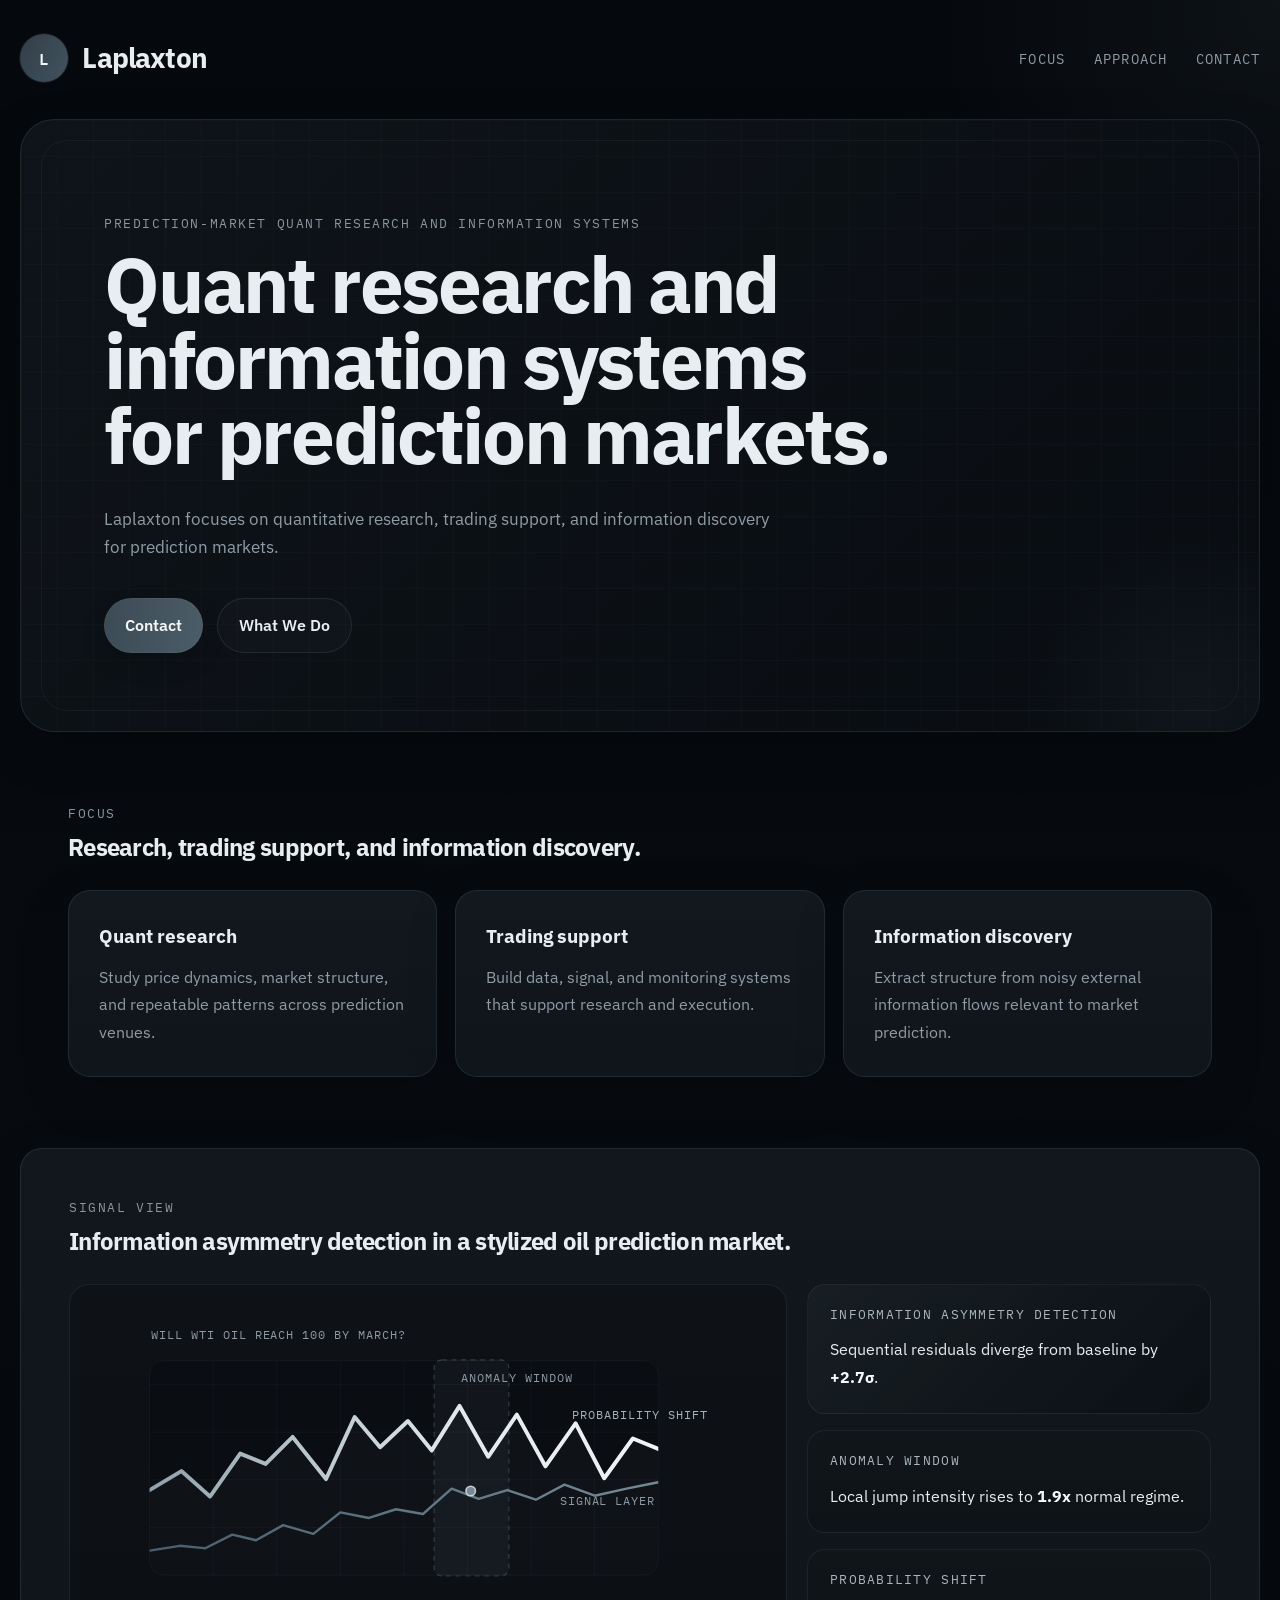
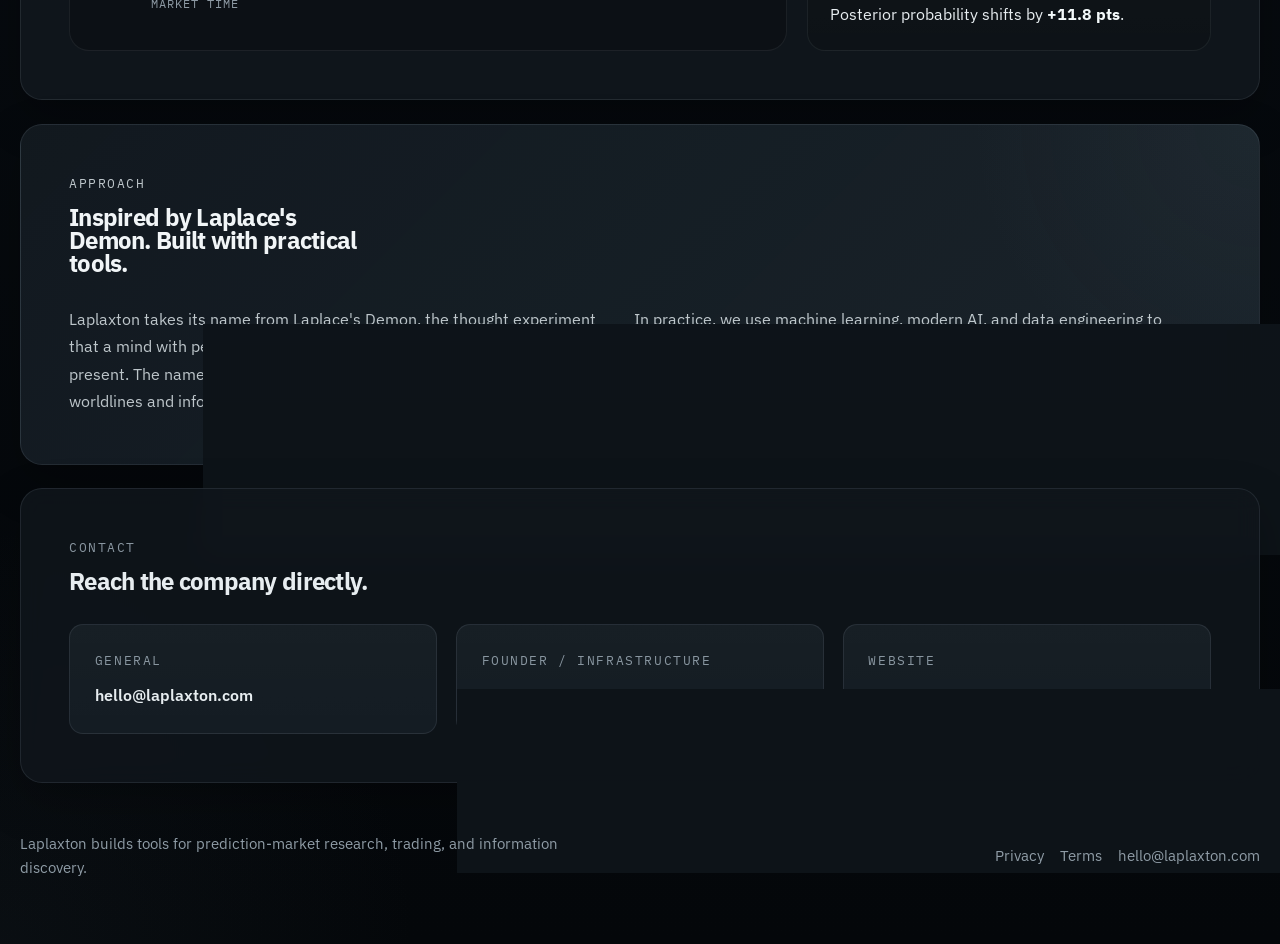
==== commit 7b695cc2: "Add signal visualization and refine visual tone" ====
--- a/index.html
+++ b/index.html
@@ -90,6 +90,100 @@
           </div>
         </section>
 
+        <section class="section signal-section" id="signal">
+          <div class="section-heading">
+            <p class="eyebrow">Signal View</p>
+            <h2>Information asymmetry detection in a stylized oil prediction market.</h2>
+          </div>
+          <div class="signal-layout">
+            <div class="signal-stage" aria-hidden="true">
+              <svg class="signal-chart" viewBox="0 0 860 420" role="img">
+                <defs>
+                  <linearGradient id="priceGradient" x1="0%" y1="0%" x2="100%" y2="0%">
+                    <stop offset="0%" stop-color="#90a0aa" />
+                    <stop offset="60%" stop-color="#e1e8ec" />
+                    <stop offset="100%" stop-color="#f2f5f7" />
+                  </linearGradient>
+                  <linearGradient id="signalGradient" x1="0%" y1="0%" x2="100%" y2="0%">
+                    <stop offset="0%" stop-color="#4a5f6d" />
+                    <stop offset="100%" stop-color="#748896" />
+                  </linearGradient>
+                  <clipPath id="plotClip">
+                    <rect x="80" y="75" width="640" height="270" rx="18" />
+                  </clipPath>
+                </defs>
+
+                <rect class="signal-plot-bg" x="80" y="75" width="640" height="270" rx="18" />
+
+                <g class="signal-grid" clip-path="url(#plotClip)">
+                  <line x1="80" y1="60" x2="80" y2="345" />
+                  <line x1="80" y1="345" x2="720" y2="345" />
+                  <line x1="160" y1="75" x2="160" y2="345" />
+                  <line x1="240" y1="75" x2="240" y2="345" />
+                  <line x1="320" y1="75" x2="320" y2="345" />
+                  <line x1="400" y1="75" x2="400" y2="345" />
+                  <line x1="480" y1="75" x2="480" y2="345" />
+                  <line x1="560" y1="75" x2="560" y2="345" />
+                  <line x1="640" y1="75" x2="640" y2="345" />
+                  <line x1="720" y1="75" x2="720" y2="345" />
+                  <line x1="80" y1="105" x2="720" y2="105" />
+                  <line x1="80" y1="165" x2="720" y2="165" />
+                  <line x1="80" y1="225" x2="720" y2="225" />
+                  <line x1="80" y1="285" x2="720" y2="285" />
+                </g>
+
+                <rect class="signal-window" x="438" y="74" width="94" height="272" rx="10" />
+
+                <text class="signal-axis-label" x="82" y="48">WILL WTI OIL REACH 100 BY MARCH?</text>
+                <text class="signal-axis-label" x="82" y="386">MARKET TIME</text>
+
+                <path
+                  class="signal-area"
+                  d="M80 238 L120 214 L156 246 L194 192 L226 205 L260 171 L302 224 L338 146 L370 184 L405 151 L435 188 L470 132 L506 196 L542 143 L578 208 L616 154 L652 223 L688 173 L720 186 L720 345 L80 345 Z"
+                  clip-path="url(#plotClip)"
+                />
+                <path
+                  class="price-line"
+                  d="M80 238 L120 214 L156 246 L194 192 L226 205 L260 171 L302 224 L338 146 L370 184 L405 151 L435 188 L470 132 L506 196 L542 143 L578 208 L616 154 L652 223 L688 173 L720 186"
+                  clip-path="url(#plotClip)"
+                />
+
+                <path
+                  class="signal-layer-line"
+                  d="M80 314 L118 308 L150 311 L184 294 L214 301 L248 282 L286 293 L320 266 L356 273 L390 262 L424 268 L460 236 L494 249 L530 238 L566 250 L602 231 L640 245 L680 236 L720 228"
+                  clip-path="url(#plotClip)"
+                />
+                <circle class="signal-point" cx="484" cy="239" r="6" />
+
+                <text class="signal-inline-label" x="472" y="102">anomaly window</text>
+                <text class="signal-inline-label" x="596" y="257">signal layer</text>
+                <text class="signal-inline-label signal-inline-label-soft" x="612" y="148">probability shift</text>
+              </svg>
+            </div>
+
+            <div class="signal-notes">
+              <article class="signal-note signal-note-primary">
+                <p class="signal-note-label">Information asymmetry detection</p>
+                <p class="signal-note-copy">
+                  Sequential residuals diverge from baseline by <strong>+2.7σ</strong>.
+                </p>
+              </article>
+              <article class="signal-note">
+                <p class="signal-note-label">Anomaly window</p>
+                <p class="signal-note-copy">
+                  Local jump intensity rises to <strong>1.9x</strong> normal regime.
+                </p>
+              </article>
+              <article class="signal-note">
+                <p class="signal-note-label">Probability shift</p>
+                <p class="signal-note-copy">
+                  Posterior probability shifts by <strong>+11.8 pts</strong>.
+                </p>
+              </article>
+            </div>
+          </div>
+        </section>
+
         <section class="section accent-panel" id="approach">
           <div class="section-heading">
             <p class="eyebrow">Approach</p>
--- a/styles.css
+++ b/styles.css
@@ -1,15 +1,15 @@
 :root {
-  --bg: #081118;
-  --bg-strong: #0d1821;
-  --surface: rgba(14, 24, 33, 0.82);
-  --surface-strong: rgba(18, 31, 42, 0.94);
-  --surface-soft: rgba(11, 20, 28, 0.72);
-  --ink: #edf4f7;
-  --ink-muted: #94a9b8;
-  --line: rgba(166, 199, 216, 0.16);
-  --accent: #2a8f9b;
-  --accent-strong: #0f5662;
-  --shadow: 0 24px 80px rgba(0, 0, 0, 0.34);
+  --bg: #070b10;
+  --bg-strong: #0d1319;
+  --surface: rgba(16, 22, 28, 0.84);
+  --surface-strong: rgba(20, 27, 35, 0.94);
+  --surface-soft: rgba(12, 17, 23, 0.74);
+  --ink: #e7edf0;
+  --ink-muted: #8f9ca6;
+  --line: rgba(151, 163, 173, 0.14);
+  --accent: #647784;
+  --accent-strong: #33444f;
+  --shadow: 0 18px 48px rgba(0, 0, 0, 0.24);
   --max-width: 1240px;
   --radius-lg: 34px;
   --radius-md: 22px;
@@ -29,9 +29,9 @@
   min-height: 100vh;
   color: var(--ink);
   background:
-    radial-gradient(circle at top right, rgba(42, 143, 155, 0.16), transparent 24rem),
-    radial-gradient(circle at bottom left, rgba(13, 86, 98, 0.18), transparent 28rem),
-    linear-gradient(180deg, #060d13 0%, var(--bg) 48%, #050b10 100%);
+    radial-gradient(circle at top right, rgba(92, 112, 126, 0.1), transparent 22rem),
+    radial-gradient(circle at bottom left, rgba(52, 68, 79, 0.12), transparent 26rem),
+    linear-gradient(180deg, #05080c 0%, var(--bg) 46%, #04070a 100%);
   font-family: "IBM Plex Sans", "Segoe UI", sans-serif;
   line-height: 1.6;
 }
@@ -77,8 +77,10 @@
   height: 3rem;
   border-radius: 999px;
   color: #f3f7f8;
-  background: linear-gradient(135deg, #12343e, #1d7180);
-  box-shadow: 0 0 0 1px rgba(166, 199, 216, 0.1);
+  background:
+    linear-gradient(180deg, rgba(255, 255, 255, 0.035), rgba(255, 255, 255, 0)),
+    linear-gradient(135deg, #2b3842, #41535f);
+  box-shadow: 0 0 0 1px rgba(151, 163, 173, 0.12);
   font-family: "IBM Plex Mono", monospace;
 }
 
@@ -120,10 +122,10 @@
   border: 1px solid var(--line);
   border-radius: var(--radius-lg);
   background:
-    linear-gradient(90deg, rgba(166, 199, 216, 0.05) 1px, transparent 1px),
-    linear-gradient(rgba(166, 199, 216, 0.035) 1px, transparent 1px),
-    linear-gradient(135deg, rgba(15, 27, 37, 0.98), rgba(7, 14, 20, 0.96));
-  background-size: 32px 32px, 32px 32px, auto;
+    linear-gradient(90deg, rgba(151, 163, 173, 0.028) 1px, transparent 1px),
+    linear-gradient(rgba(151, 163, 173, 0.022) 1px, transparent 1px),
+    linear-gradient(135deg, rgba(15, 20, 26, 0.985), rgba(9, 13, 18, 0.98));
+  background-size: 36px 36px, 36px 36px, auto;
   box-shadow: var(--shadow);
 }
 
@@ -134,14 +136,14 @@
   width: 22rem;
   height: 22rem;
   border-radius: 50%;
-  background: radial-gradient(circle, rgba(42, 143, 155, 0.12), transparent 68%);
+  background: radial-gradient(circle, rgba(95, 118, 132, 0.08), transparent 70%);
 }
 
 .hero::before {
   content: "";
   position: absolute;
   inset: 1.25rem;
-  border: 1px solid rgba(166, 199, 216, 0.08);
+  border: 1px solid rgba(151, 163, 173, 0.07);
   border-radius: calc(var(--radius-lg) - 8px);
   pointer-events: none;
 }
@@ -156,7 +158,7 @@
 .stat-label,
 .contact-label {
   margin: 0 0 0.75rem;
-  color: #8ea5b6;
+  color: #8996a0;
   font-family: "IBM Plex Mono", monospace;
   font-size: 0.82rem;
   letter-spacing: 0.12em;
@@ -206,14 +208,150 @@
 
 .button-primary {
   color: #f5f7f7;
-  background: linear-gradient(135deg, #12343e, #216876);
-  box-shadow: inset 0 0 0 1px rgba(255, 255, 255, 0.04);
+  background:
+    linear-gradient(180deg, rgba(255, 255, 255, 0.045), rgba(255, 255, 255, 0)),
+    linear-gradient(135deg, #34434d, #4b5d69);
+  box-shadow:
+    inset 0 0 0 1px rgba(255, 255, 255, 0.035),
+    0 10px 24px rgba(0, 0, 0, 0.16);
 }
 
 .button-secondary {
   border: 1px solid var(--line);
-  background: rgba(255, 255, 255, 0.03);
+  background: rgba(255, 255, 255, 0.02);
   color: var(--ink);
+}
+
+.signal-section {
+  border: 1px solid var(--line);
+  border-radius: var(--radius-md);
+  background:
+    linear-gradient(180deg, rgba(255, 255, 255, 0.015), rgba(255, 255, 255, 0.006)),
+    var(--surface);
+  box-shadow: var(--shadow);
+}
+
+.signal-layout {
+  display: grid;
+  grid-template-columns: minmax(0, 1.28fr) minmax(280px, 0.72fr);
+  gap: 1.3rem;
+  align-items: stretch;
+}
+
+.signal-stage,
+.signal-notes {
+  min-width: 0;
+}
+
+.signal-stage {
+  padding: 1rem;
+  border: 1px solid rgba(151, 163, 173, 0.11);
+  border-radius: 20px;
+  background:
+    linear-gradient(180deg, rgba(255, 255, 255, 0.015), rgba(255, 255, 255, 0.006)),
+    rgba(10, 14, 18, 0.78);
+}
+
+.signal-chart {
+  display: block;
+  width: 100%;
+  height: auto;
+}
+
+.signal-grid line {
+  stroke: rgba(151, 163, 173, 0.07);
+  stroke-width: 1;
+}
+
+.signal-plot-bg {
+  fill: rgba(8, 12, 16, 0.64);
+  stroke: rgba(151, 163, 173, 0.08);
+  stroke-width: 1;
+}
+
+.signal-window {
+  fill: rgba(118, 132, 144, 0.08);
+  stroke: rgba(118, 132, 144, 0.34);
+  stroke-width: 1.5;
+  stroke-dasharray: 6 6;
+}
+
+.signal-axis-label,
+.signal-inline-label {
+  fill: #8d99a3;
+  font-family: "IBM Plex Mono", monospace;
+  font-size: 15px;
+  letter-spacing: 0.08em;
+  text-transform: uppercase;
+}
+
+.signal-inline-label-soft {
+  fill: #a7b2ba;
+}
+
+.signal-area {
+  fill: rgba(118, 132, 144, 0.045);
+}
+
+.price-line {
+  fill: none;
+  stroke: url(#priceGradient);
+  stroke-width: 5;
+  stroke-linecap: round;
+  stroke-linejoin: round;
+}
+
+.signal-layer-line {
+  fill: none;
+  stroke: url(#signalGradient);
+  stroke-width: 3;
+  stroke-linecap: round;
+  stroke-linejoin: round;
+}
+
+.signal-point {
+  fill: #788894;
+  stroke: rgba(233, 238, 241, 0.78);
+  stroke-width: 2;
+}
+
+.signal-notes {
+  display: grid;
+  gap: 1rem;
+}
+
+.signal-note {
+  padding: 1.25rem 1.35rem;
+  border: 1px solid rgba(151, 163, 173, 0.1);
+  border-radius: 18px;
+  background:
+    linear-gradient(180deg, rgba(255, 255, 255, 0.018), rgba(255, 255, 255, 0.008)),
+    rgba(11, 16, 21, 0.76);
+}
+
+.signal-note-primary {
+  background:
+    linear-gradient(135deg, rgba(84, 100, 112, 0.16), rgba(11, 16, 21, 0.76)),
+    rgba(11, 16, 21, 0.76);
+}
+
+.signal-note-label {
+  margin: 0;
+  color: #aab5bd;
+  font-family: "IBM Plex Mono", monospace;
+  font-size: 0.8rem;
+  letter-spacing: 0.1em;
+  text-transform: uppercase;
+}
+
+.signal-note-copy {
+  margin: 0.7rem 0 0;
+  color: var(--ink);
+  line-height: 1.72;
+}
+
+.signal-note-copy strong {
+  color: #f4fafb;
 }
 
 .card,
@@ -247,7 +385,7 @@
 
 .card {
   padding: 1.85rem;
-  background: linear-gradient(180deg, rgba(255, 255, 255, 0.03), rgba(255, 255, 255, 0.015)), var(--surface);
+  background: linear-gradient(180deg, rgba(255, 255, 255, 0.02), rgba(255, 255, 255, 0.008)), var(--surface);
 }
 
 .card h3 {
@@ -264,8 +402,8 @@
 
 .accent-panel {
   background:
-    radial-gradient(circle at top right, rgba(42, 143, 155, 0.12), transparent 18rem),
-    linear-gradient(135deg, rgba(9, 36, 41, 0.98), rgba(11, 60, 68, 0.94)),
+    radial-gradient(circle at top right, rgba(97, 116, 129, 0.08), transparent 18rem),
+    linear-gradient(135deg, rgba(18, 25, 31, 0.98), rgba(26, 36, 44, 0.95)),
     var(--surface);
   color: #f1f5f7;
 }
@@ -295,7 +433,7 @@
   padding: 1.55rem;
   border: 1px solid var(--line);
   border-radius: var(--radius-sm);
-  background: linear-gradient(180deg, rgba(255, 255, 255, 0.035), rgba(255, 255, 255, 0.015)), var(--surface-strong);
+  background: linear-gradient(180deg, rgba(255, 255, 255, 0.02), rgba(255, 255, 255, 0.008)), var(--surface-strong);
 }
 
 .contact-grid a {
@@ -377,6 +515,7 @@
     width: min(calc(100% - 1.2rem), var(--max-width));
   }
 
+  .signal-layout,
   .two-column,
   .card-grid,
   .contact-grid {
